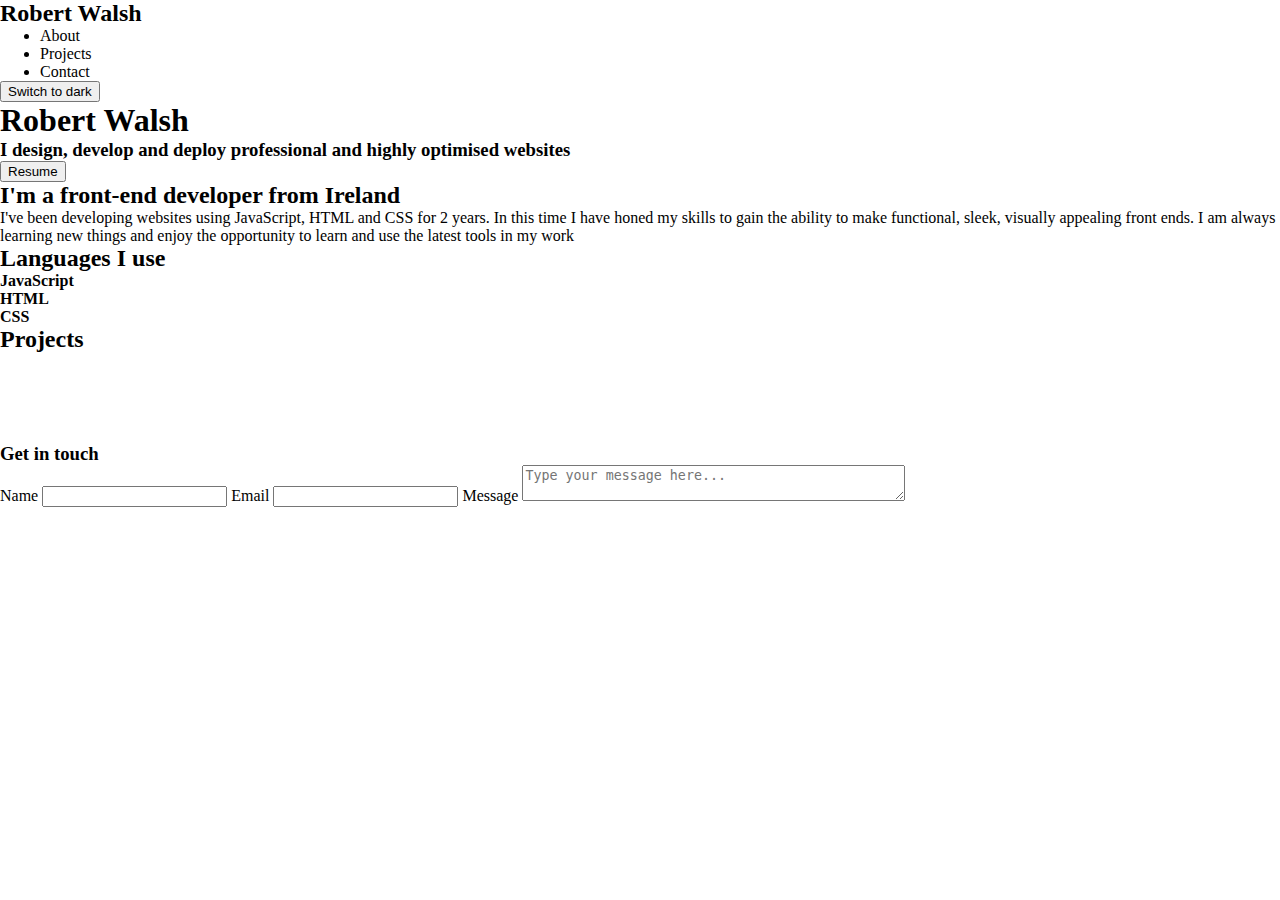
==== index.html @ 45d0aa76 "Structure home page" ====
<!DOCTYPE html>
<html>
    <head>
        <title>Robert Walsh Web Developer</title>
        <link href="styles.css" rel="stylesheet" type="text/css">
        <link href="icon.ico" rel="icon" type="image/x-icon" >
    </head>
    <body>
        <header>
            <h2>Robert Walsh</h2>
            <nav>
                <ul>
                    <li>About</li>
                    <li>Projects</li>
                    <li>Contact</li>
                </ul>
            </nav>
            <button id="light-dark-switch">Switch to dark</button>
        </header>
        <div class="banner">
            <h1>Robert Walsh</h1>
            <h3>I design, develop and deploy professional and highly optimised websites</h3>
            <button>Resume</button>
        </div>
        <div class="about">
            <div class="about-info">
                <h2>I'm a front-end developer from Ireland</h2>
                <p>I've been developing websites using JavaScript, HTML and CSS for 2 years. In this time I have honed my skills to gain the ability to make functional, sleek, visually appealing front ends. I am always learning new things and enjoy the opportunity to learn and use the latest tools in my work</p>
            </div>
            <div class="languages">
                <h2>Languages I use</h2>
                <div class="languages-container">
                    <h4>JavaScript</h4>
                    <h4>HTML</h4>
                    <h4>CSS</h4>
                </div>
            </div>
        </div>
        
        <div class="projects">
            <h2>Projects</h2>
            <div class="projects-container">
                <div class="project">
                    <img>
                    <p></p>
                </div>
                <div class="project">
                    <img>
                    <p></p>
                </div>
                <div class="project">
                    <img>
                    <p></p>
                </div>
                <div class="project">
                    <img>
                    <p></p>
                </div>
                <div class="project">
                    <img>
                    <p></p>
                </div>
            </div>
        </div>
        <footer>
            <div class="contact-me">
                <h3>Get in touch</h3>
                <form>
                    <label for="name">Name</label>
                    <input type="text" id="name" name="name">

                    <label for="email">Email</label>
                    <input type="email" id="email" name="email">

                    <label for="message">Message</label>
                    <textarea id="message" name="message" placeholder="Type your message here..." row="4" cols="45"></textarea>
                </form>
            </div>
            <div class="footer-links">

            </div>
        </footer>
    </body>
</html>
---- styles.css ----
* {
    margin: 0;
    box-sizing: border-box;
}
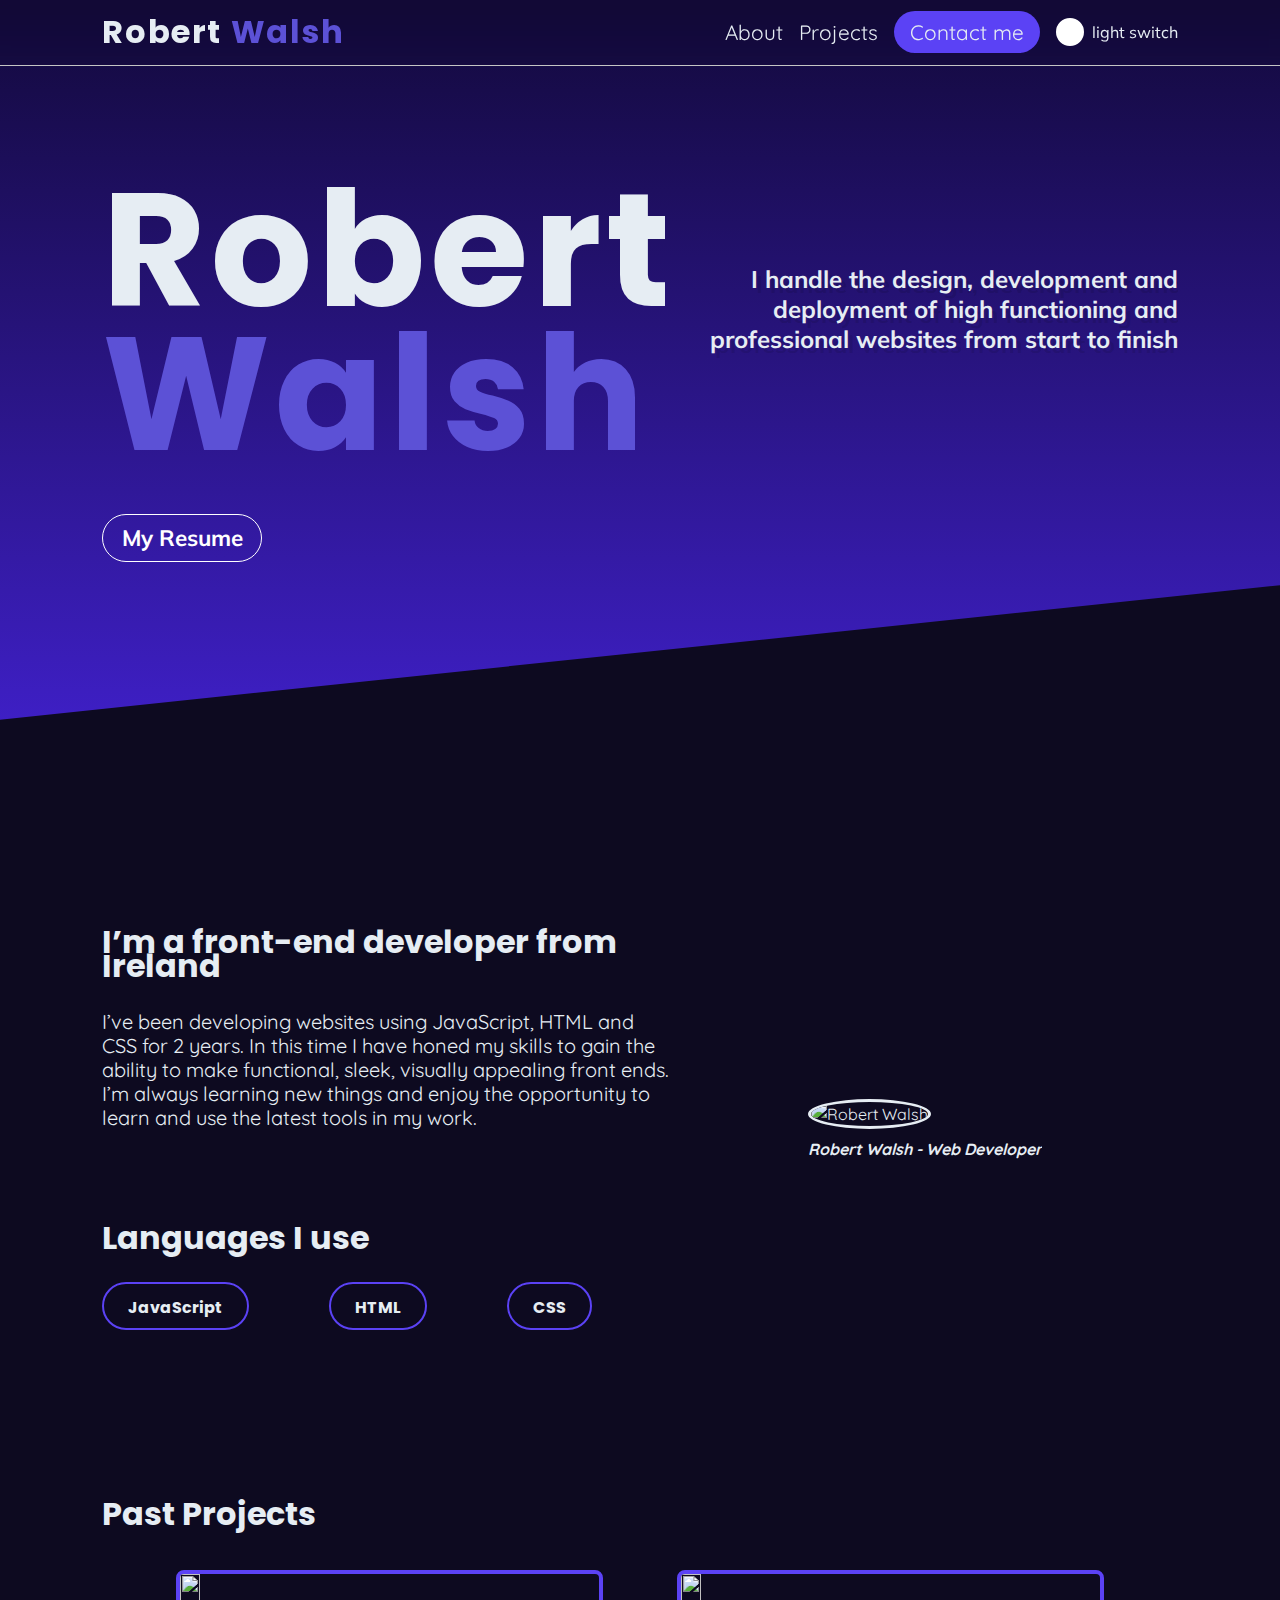
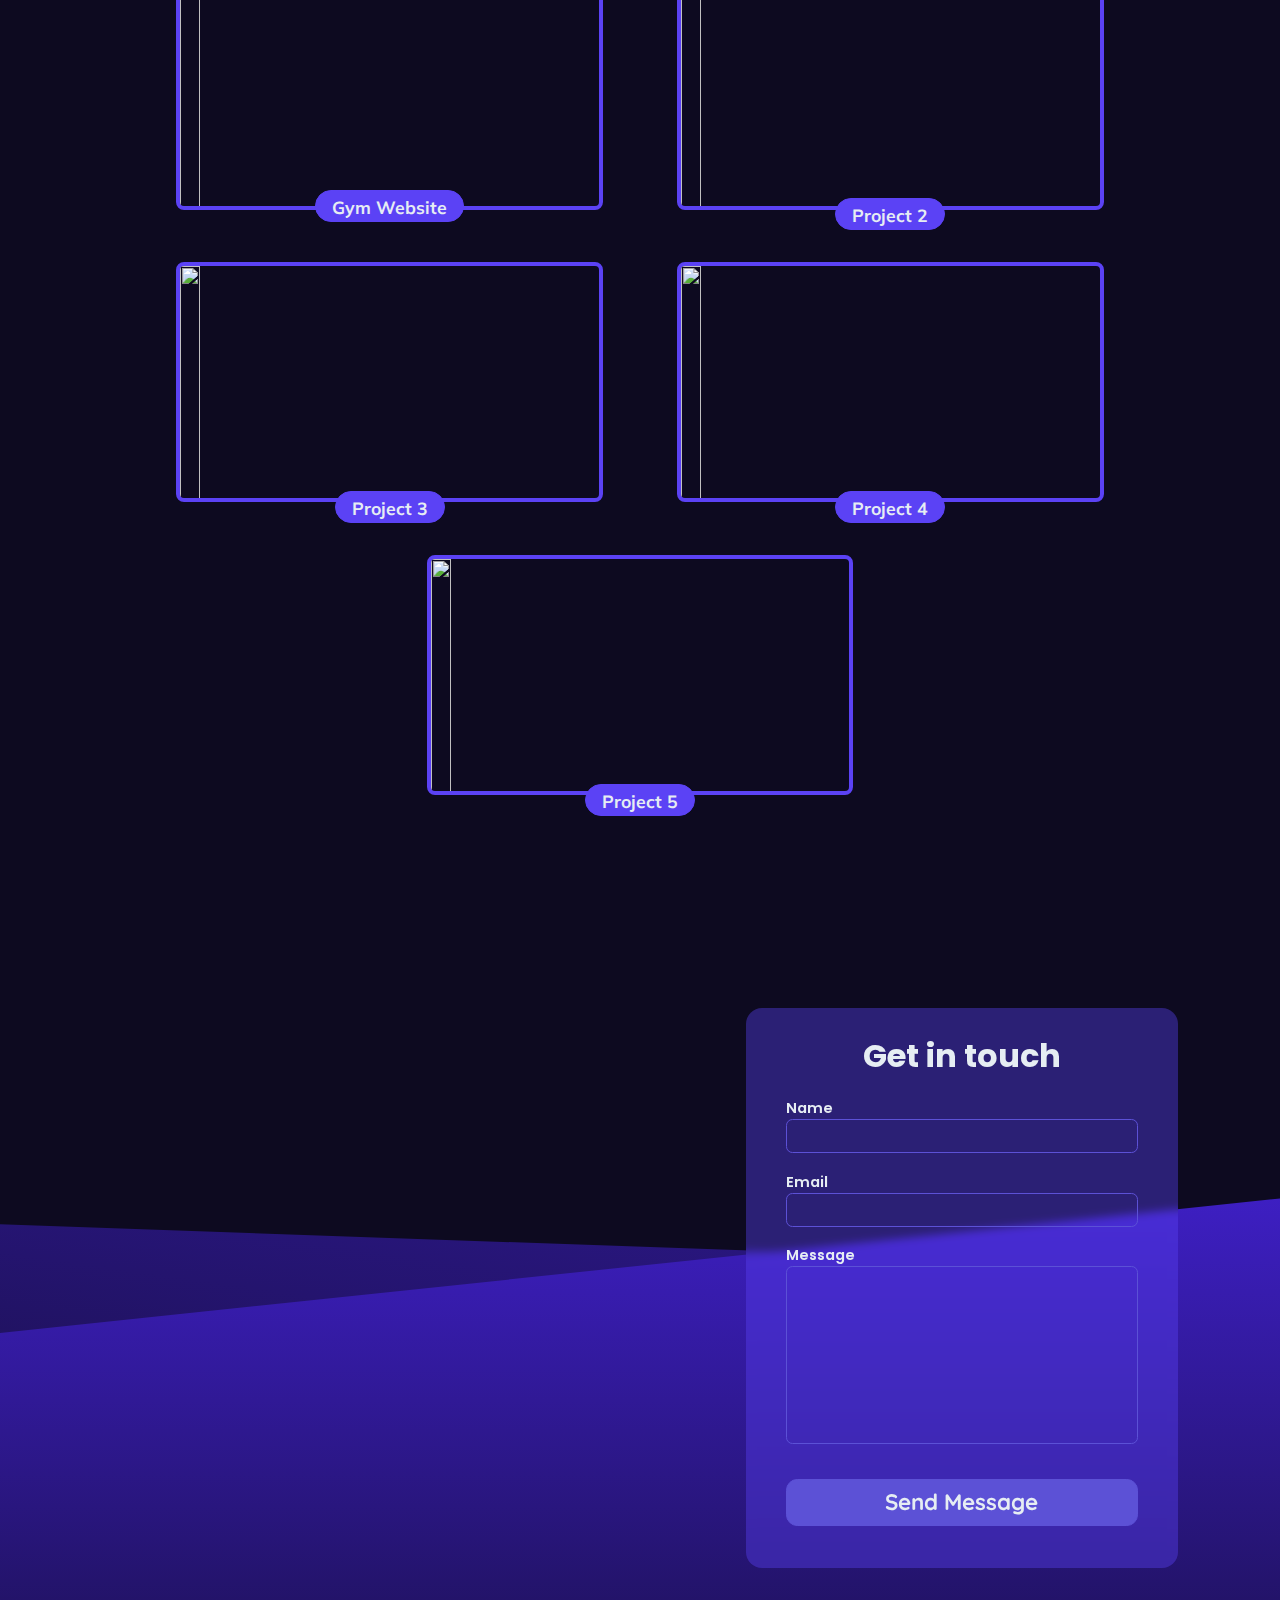
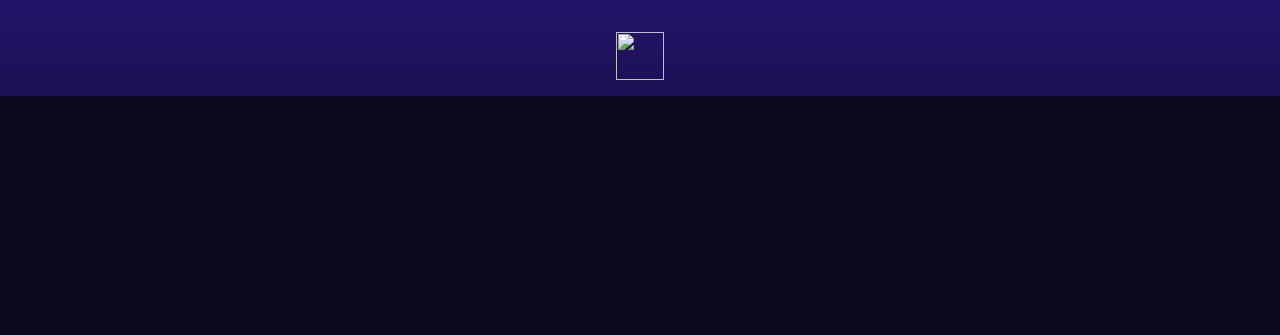
==== commit dffb5ef5: "add smooth anchor links + fix background issues" ====
--- a/index.html
+++ b/index.html
@@ -2,83 +2,148 @@
 <html>
     <head>
         <title>Robert Walsh Web Developer</title>
-        <link href="styles.css" rel="stylesheet" type="text/css">
+        <meta name="viewport" content="width=device-width, initial-scale=0">
+        <link href="resources/styles/styles.css" rel="stylesheet" type="text/css">
         <link href="icon.ico" rel="icon" type="image/x-icon" >
+        <link rel="preconnect" href="https://fonts.googleapis.com">
+        <link rel="preconnect" href="https://fonts.gstatic.com" crossorigin>
+        <link href="https://fonts.googleapis.com/css2?family=Mulish:ital,wght@0,200..1000;1,200..1000&family=Poppins:ital,wght@0,100;0,200;0,300;0,400;0,500;0,600;0,700;0,800;0,900;1,100;1,200;1,300;1,400;1,500;1,600;1,700;1,800;1,900&family=Quicksand:wght@300..700&display=swap" rel="stylesheet">
     </head>
-    <body>
-        <header>
-            <h2>Robert Walsh</h2>
+    <body>   
+        <header id="main-header">
+            <h2><a href="index.html">Robert <span class="lname-decoration">Walsh</span></a></h2>
             <nav>
                 <ul>
-                    <li>About</li>
-                    <li>Projects</li>
-                    <li>Contact</li>
+                    <li><a href="#about" id="about-link">About</a></li>
+                    <li><a href="#projects">Projects</a></li>
+                    <li><a href="#contact-me" id="contact-me-link">Contact me</a></li>
+                    <li id="theme-switch"><button id="light-theme" onclick="lightTheme"></button><p id="theme-text">light switch</p></li>
                 </ul>
             </nav>
-            <button id="light-dark-switch">Switch to dark</button>
         </header>
-        <div class="banner">
-            <h1>Robert Walsh</h1>
-            <h3>I design, develop and deploy professional and highly optimised websites</h3>
-            <button>Resume</button>
-        </div>
-        <div class="about">
-            <div class="about-info">
-                <h2>I'm a front-end developer from Ireland</h2>
-                <p>I've been developing websites using JavaScript, HTML and CSS for 2 years. In this time I have honed my skills to gain the ability to make functional, sleek, visually appealing front ends. I am always learning new things and enjoy the opportunity to learn and use the latest tools in my work</p>
+        <div class="banner-background"></div>
+        <main>
+            <div class="banner">
+                <h1>Robert<br><span class="lname-decoration">Walsh</span></h1>
+                <p>I handle the design, development and deployment of high functioning and professional websites from start to finish</p>
+                <button>My Resume</button>
             </div>
-            <div class="languages">
-                <h2>Languages I use</h2>
-                <div class="languages-container">
-                    <h4>JavaScript</h4>
-                    <h4>HTML</h4>
-                    <h4>CSS</h4>
+            <div class="about" id="about">
+                <div class="about-info">
+                    <h2>I’m a front-end developer from Ireland</h2>
+                    <p>I’ve been developing websites using JavaScript, HTML and CSS for 2 years. In this time I have honed my skills to gain the ability to make functional, sleek, visually appealing front ends. I’m always learning new things and enjoy the opportunity to learn and use the latest tools in my work.</p>
+                </div>
+                <div class="portrait-container">
+                    <figure class="portrait-shape">
+                        <img src="resources/images/portrait.jpg" alt="Robert Walsh" id="portrait">
+                        <figcaption id="portrait-caption">Robert Walsh - Web Developer</figcaption>
+                    </figure>
+                </div>
+                <div class="languages">
+                    <h2>Languages I use</h2>
+                    <div class="languages-container" id="languages-container">
+                        <h4>JavaScript</h4>
+                        <h4>HTML</h4>
+                        <h4>CSS</h4>
+                    </div>
                 </div>
             </div>
-        </div>
-        
-        <div class="projects">
-            <h2>Projects</h2>
-            <div class="projects-container">
-                <div class="project">
-                    <img>
-                    <p></p>
-                </div>
-                <div class="project">
-                    <img>
-                    <p></p>
-                </div>
-                <div class="project">
-                    <img>
-                    <p></p>
-                </div>
-                <div class="project">
-                    <img>
-                    <p></p>
-                </div>
-                <div class="project">
-                    <img>
-                    <p></p>
+            
+            <div class="projects" id="projects">
+                <h2>Past Projects</h2>
+                <div class="projects-container" id="projects-container">
+                    <div class="project">
+                        <div class="project-info">
+                            <h3>Gym Project</h3>
+                            <p>Multipage website for a mock gym in Cork Docklands</p>
+                            <button type="button">Website</button>
+                        </div>
+                        <img class="project-image" src="resources/images/CorkDocklandsGym.png">
+                        <p>Gym Website</p>
+                    </div>
+                    <div class="project">
+                        <div class="project-info">
+                            <h3>Gym Project</h3>
+                            <p>Multipage website for a mock gym in Cork Docklands</p>
+                            <button type="button">Website</button>
+                        </div>
+                        <figure>
+                            <img class="project-image" src="#">
+                        </figure>
+                        <p>Project 2</p>
+                    </div>
+                    <div class="project">
+                        <div class="project-info">
+                            <h3>Gym Project</h3>
+                            <p>Multipage website for a mock gym in Cork Docklands</p>
+                            <button type="button">Website</button>
+                        </div>
+                        <figure>
+                            <img class="project-image" src="#">
+                        </figure>
+                        <p>Project 3</p>
+                    </div>
+                    <div class="project">
+                        <div class="project-info">
+                            <h3>Gym Project</h3>
+                            <p>Multipage website for a mock gym in Cork Docklands</p>
+                            <button type="button">Website</button>
+                        </div>
+                        <figure>
+                            <img class="project-image" src="#">
+                        </figure>
+                        <p>Project 4</p>
+                    </div>
+                    <div class="project">
+                        <div class="project-info">
+                            <h3>Gym Project</h3>
+                            <p>Multipage website for a mock gym in Cork Docklands</p>
+                            <button type="button">Website</button>
+                        </div>
+                        <figure>
+                            <img class="project-image" src="#">
+                        </figure>
+                        <p>Project 5</p>
+                    </div>
                 </div>
             </div>
-        </div>
+        </main>    
+        <!-- <div class="footer-background-1"></div>
+        <div class="footer-background-2"></div> -->
         <footer>
-            <div class="contact-me">
-                <h3>Get in touch</h3>
+            <div class="footer-background-1"></div>
+            <div class="footer-background-2"></div>
+            <div class="contact-me" id="contact-me">
+                <h2>Get in touch</h2>
                 <form>
-                    <label for="name">Name</label>
-                    <input type="text" id="name" name="name">
-
-                    <label for="email">Email</label>
-                    <input type="email" id="email" name="email">
-
-                    <label for="message">Message</label>
-                    <textarea id="message" name="message" placeholder="Type your message here..." row="4" cols="45"></textarea>
+                    <div class="form-item">
+                        <label for="name">Name</label>
+                        <input type="text" id="name" name="name">
+                    </div>
+                    <div class="form-item">
+                        <label for="email">Email</label>
+                        <input type="email" id="email" name="email">
+                    </div>
+                    <div class="form-item">
+                        <label for="message">Message</label>
+                        <textarea id="message" name="message" row="4" cols="45"></textarea>
+                    </div>
+                    <div class="form-item">
+                        <input type="submit" value="Send Message" id="send-button">
+                    </div>
                 </form>
             </div>
             <div class="footer-links">
-
+                <a href="https://github.com/robertwalshcode">
+                    <figure class="icon">
+                        <img src="resources/images/github-white.ico">
+                    </figure>
+                </a>
             </div>
         </footer>
+        <script src="resources/scripts/script.js"></script>
+        <script>
+
+        </script>
     </body>
 </html>--- a/resources/styles/styles.css
+++ b/resources/styles/styles.css
@@ -0,0 +1,559 @@
+/* Universal */
+
+* {
+    margin: 0;
+    box-sizing: border-box;
+    overflow-x: clip;
+}
+
+html {
+    font-size: 16px;
+    scroll-behavior: smooth;
+    scroll-padding-top: 7rem;
+}
+
+body {
+    background-color: #0D0A20;
+    color: #E6EDF3;
+    font-family: Mulish, sans-serif;
+    position: relative;
+    overflow-y: clip;
+}
+
+h1,
+h2,
+h3,
+h4,
+h5,
+h6 {
+    font-family: Poppins, Mulish, sans-serif;
+}
+
+h1 {
+    font-size: 10rem;
+}
+
+h2 {
+    font-size: 2rem;
+}
+
+h3 {
+    font-size: 1.5rem;
+}
+
+p {
+    font-size: 1.25rem;
+}
+
+a {
+    text-decoration: none;
+    color: #E6EDF3;
+    display: inline-block;
+}
+
+input, textarea {
+    all: unset;
+}
+
+button {
+    cursor: pointer;
+}
+
+.lname-decoration {
+    color: #5C51D6;
+}
+
+/* Header */
+
+header {
+    display: flex;
+    position: fixed;
+    top: 0;
+    height: 4.1rem;
+    border-bottom: solid 1px rgb(197, 197, 197);
+    width: 100%;
+    align-items: center;
+    justify-content: space-between;
+    background-color: rgba(13, 13, 13, 0.1);
+    backdrop-filter: blur(4px);
+    z-index: 100;
+}
+
+header h2 {
+    margin-left: 8%;
+    letter-spacing: 0.1rem;
+}
+
+header nav {
+    height: 70%;
+    display: flex;
+    margin-right: 8%;
+}
+
+header nav ul {
+    display: flex;
+    justify-content: space-between;
+    margin-top: auto;
+    margin: auto 0;
+}
+
+header nav li {
+    margin: auto 0rem;
+    height: 100%;
+}
+
+header nav a {
+    width: 100%;
+    height: 100%;
+    font-family: Quicksand, sans-serif;
+    font-size: 1.3rem;
+    color: #E6EDF3;
+    text-decoration: none;
+    margin: auto 0;
+    display: inline-block;
+    padding: 0.5rem 1rem;
+    transition: color 0.2s ease-in;
+}
+
+header nav a:hover {
+    color: rgb(106, 84, 255);
+}
+
+#about-link {
+    padding-right: 0px;
+}
+
+#contact-me-link {
+    border-radius: 21px;
+    background-color: #5B42F5;
+    transition: all 0.2s ease-in;
+    column-gap: 20px
+}
+
+#contact-me-link:hover {
+    background-color: #E6EDF3;
+    color: #5B42F5;
+}
+
+header button {
+    margin-right: 0;
+    margin-left: 1rem;
+    border-radius: 50%;
+    height: 1.75rem;
+    width: 1.75rem;
+    background-color: #FFFFFF;
+    border: 2px solid white;
+}
+
+#theme-switch {
+    display: flex;
+    justify-content: center;
+    align-items: center;
+}
+
+#theme-text {
+    color: #E6EDF3;
+    font-size: 1rem;
+    margin-left: 0.5rem;
+}
+
+
+
+/* Banner Background */
+
+.banner-background {
+    height: 54rem;
+    background: linear-gradient(186deg, #000000, #3e1fc5); 
+    rotate: 354deg;
+    width: 130%;
+    position: absolute;
+    top:-14rem;
+    left: -6rem;
+    z-index: -1;
+}
+
+/* Main Content */
+
+main {
+    margin-top: 4.1rem;
+    margin: 0 auto;
+    overflow-y: hidden;
+}
+
+.banner {
+    height: 49rem;
+    display: grid;
+    grid-template: 25rem 14rem / 1fr 1fr;
+    margin: 4.1rem auto 0;
+    align-items: end;
+    max-width: 101.25rem;
+    color: #E6EDF3;
+}
+
+.banner h1 {
+    margin: 0;
+    font-size: 10rem;
+    font-weight: bold;
+    line-height: 9rem;
+    letter-spacing: 0.3rem;
+}
+
+.banner p {
+    margin-bottom: 7rem;
+    margin-left: 1.5rem;
+    text-align: right;
+    font-weight: 800;
+    font-size: 1.5rem;
+    font-weight: 700;
+    text-shadow: rgba(0, 0, 0, 0.1) 5px 5px 0px;
+    
+}
+
+.banner button {
+    width: 10rem;
+    height: 3rem;
+    border-radius: 2rem;
+    font-family: Mulish, sans-serif;
+    font-size: 1.4rem;
+    font-weight: 700;
+    color: #FFFFFF;
+    padding: 0 1rem;
+    background-color: rgba(0, 0, 0, 0);
+    border: solid 1.5px #FFFFFF;
+    transition-property: background-color border-color;
+    transition-duration: 0.3s;
+    align-self: start;
+    margin-top: 3rem;
+}
+
+.banner button:hover {
+    background-color: rgba(91, 66, 245, 0.93);
+    border: solid 1.5px rgba(91, 66, 245, 0.93);
+}
+
+.banner button:active {
+    background-color: rgba(75, 55, 206, 0.93);
+    border: solid 1.5px rgba(75, 55, 206, 0.93);
+    box-shadow: rgba(0, 0, 0, 0.3) 3px 3px;
+}
+
+/* About Section */
+
+.about {
+    max-width: 101.25rem;
+    margin:  5rem auto 0;
+    display: grid;
+    grid-template: 1fr 1fr / 1fr 1fr;
+    /* letter-spacing: 0.1rem; */
+    line-height: 1.5rem;
+    font-family: Quicksand, Helvetica, sans-serif;
+}
+
+.about-info h2 {
+    font-family: Poppins, Aerial, sans-serif;    
+}
+
+.about-info p {
+    margin-top: 2rem;
+    font-size: 1.25rem;
+    width: 100%;
+}
+
+.portrait-container {
+    display: block;
+    align-self: center;
+    justify-self: center;
+    grid-area: 1 / 2 / 3 / 3;
+
+}
+
+.portrait-shape {
+    height: 100%
+}
+
+.portrait-shape img {
+    /* height:15.25rem; */
+    height: 18rem;
+    border-radius: 50%;
+    border: 3px #E6EDF3 solid;
+}
+
+#portrait-caption {
+    text-align: center;
+    font-style: italic;
+    font-weight: 700;
+    margin-top: 0.5rem;
+}
+
+.languages {
+    margin-top: 6rem;
+    grid-column: 1 / 2;
+}
+
+.languages-container {
+    margin-top: 2rem;
+    display: flex;
+    width: 100%;
+    justify-content: flex-start;
+    color: #E6EDF3;
+}
+
+.languages-container h4 {
+    text-align: center;
+    margin: auto 5rem auto 0;
+    height: 3rem;
+    line-height: 3rem;
+    background-color: rgba (0, 0, 0, 0);
+    border: 2px solid #5B42F5;
+    border-radius: 1.5rem;
+    padding: 0 1.5rem;
+    transition: all 0.2s ease-in;
+}
+
+.languages-container h4:hover {
+    background-color: #E6EDF3;
+    color: #5B42F5;
+}
+
+/* Projects */
+
+.projects {
+    margin: 10rem auto 0;
+    max-width: 101.25rem;
+}
+
+.projects-container {
+    margin-top: 2rem;
+    display:flex;
+    width: 100%;
+    justify-content: space-evenly;
+    flex-wrap: wrap;
+    color: #E6EDF3;
+}
+
+.project {
+    display: flex;
+    flex-direction: column;
+    align-items: center;
+    margin-bottom: 2rem;
+}
+
+.project-info {
+    display: none;
+    /* display: flex; */
+    flex-direction: column;
+    background-color: #5B42F5;
+    text-align: center;
+}
+
+.project-info button {
+    padding: 0rem 1.2rem;
+    height: 1.8rem;
+    color:#FFFFFF;
+    font-family: Poppins, aerial, sans-serif;
+    font-weight: bold;
+    font-size: 1rem;
+    border: 2px white solid;
+    border-radius: 1rem;
+    margin: 0 auto;
+    background-color: rgba(0, 0, 0, 0);
+    transition: color 0.2s ease-in, background-color 0.2s ease-in;
+}
+
+.project-info button:hover {
+    background-color: white;
+    color: #5B42F5;
+}
+
+
+/* .project-info:hover {
+    visibility: visible;
+} */
+
+.project img {
+    aspect-ratio: 16 / 9;
+    height: 15rem;
+    border: #5B42F5 solid 4px;
+    border-radius: 0.5rem;
+}
+
+.project-figure img:hover {
+    visibility: collapse;
+    background-color: #5B42F5;
+}
+
+/* .project-figure:hover {
+
+} */
+
+.project p {
+    display: inline-block;
+    height: 2rem;
+    line-height: 2rem;
+    font-size: 1.1rem;
+    font-weight: 700;
+    text-align: center;
+    margin-top: -1.2rem;
+    padding: 0 1rem;
+    border: #5B42F5 solid 1px;
+    border-radius: 1rem;
+    background-color: #5B42F5;
+    z-index: 1;
+}
+
+/* Footer */
+
+footer {
+    margin: 10rem auto 0;
+    max-width: 101.25rem;
+}
+
+.contact-me {
+    background-color: rgba(91, 66, 245, 0.4);
+    backdrop-filter: blur(4px);
+    border-radius: 1rem;
+    padding: 1.5rem 2.5rem;
+    width: 27rem;
+    float: right;
+    clear: both;
+    text-align: center;
+    margin-bottom: 2rem;
+    color: #E6EDF3;
+}
+
+.contact-me form {
+    display: flex;
+    flex-direction: column;
+    text-align: left;
+    height: 29rem;
+    justify-content: space-evenly;
+}
+
+.contact-me .form-item {
+    display: flex;
+    flex-direction: column;
+    width: 100%;
+}
+
+.contact-me label {
+    font-weight: 600;
+    font-family: Poppins, Arial, sans-serif;
+    font-size: 0.9rem;
+}
+
+.contact-me input {
+    height: 1rem;
+    border-radius: 0.4rem;
+    border: #5C51D6 solid 1.4px;
+    background-color: rgba(0, 0, 0, 0);
+    color: #E6EDF3;
+    padding: 0.5rem 0.7rem
+}
+
+.contact-me input:focus {
+    border: #5C51D6 solid 1.4px;
+}
+
+.contact-me textarea {
+    height: 10rem;
+    border-radius: 0.4rem;
+    border: #5C51D6 solid 1.4px;
+    background-color: rgba(0, 0, 0, 0);
+    padding: 0.5rem 0.7rem
+}
+
+.contact-me #send-button {
+    margin-top: 1rem;
+    background-color: #5C51D6;
+    height: 1.8rem;
+    font-family: Quicksand, Arial, sans-serif;
+    font-size: 1.4rem;
+    font-weight: 700;
+    text-align: center;
+    cursor: pointer;
+    border-radius: 0.7rem;
+}
+
+.contact-me #send-button:hover {
+    background-color: rgba(91, 66, 245, 0.93);
+    border: solid 1.5px rgba(91, 66, 245, 0.93);
+}
+
+.contact-me #send-button:active {
+    background-color: rgba(75, 55, 206, 0.93);
+    border: solid 1.5px rgba(75, 55, 206, 0.93);
+    box-shadow: rgba(0, 0, 0, 0.3) 3px 3px;
+}
+
+footer .made-by{
+    position: absolute;
+    bottom: 0;
+    padding-bottom: 1rem;
+    display: inline-block;
+}
+
+.footer-links {
+    display: inline-block;
+    width: 100%;
+    margin: 0 auto 1rem;
+}
+
+.footer-links a {
+    display: block;
+    margin:  2rem auto 0;
+    height: 3rem;
+    width: 3rem;
+}
+
+.footer-links img {
+    display: block;
+    margin: 0 auto;
+    height: 3rem;
+    width: 3rem;
+    position: static;
+}
+
+footer .icon {
+    display: inline-block;
+    margin: auto;
+    overflow-y: hidden;
+}
+
+.footer-background-1 {
+    height: 37rem;
+    rotate: 354deg;
+    background: linear-gradient(186deg, #3e1fc5, #0D0A20);
+    width: 120%;
+    position: absolute;
+    bottom: -10rem;
+    left: -6rem;
+    z-index: -1;
+}
+
+.footer-background-2 {
+    height: 38rem;
+    rotate: 2deg;
+    background: linear-gradient(186deg, #2b1786, #0D0A20);
+    width: 120%;
+    position: absolute;
+    bottom: -10rem;
+    left: -6rem;
+    z-index: -2;
+}
+
+@media only screen and (max-width: 2000px) {
+    main {
+        margin-left: 8%;
+        margin-right: 8%;
+    }
+    
+    footer {
+        margin-left: 8%;
+        margin-right: 8%;
+    }
+
+    .footer-box {
+        margin-left: 8%;
+        margin-right: 8%;
+    }
+}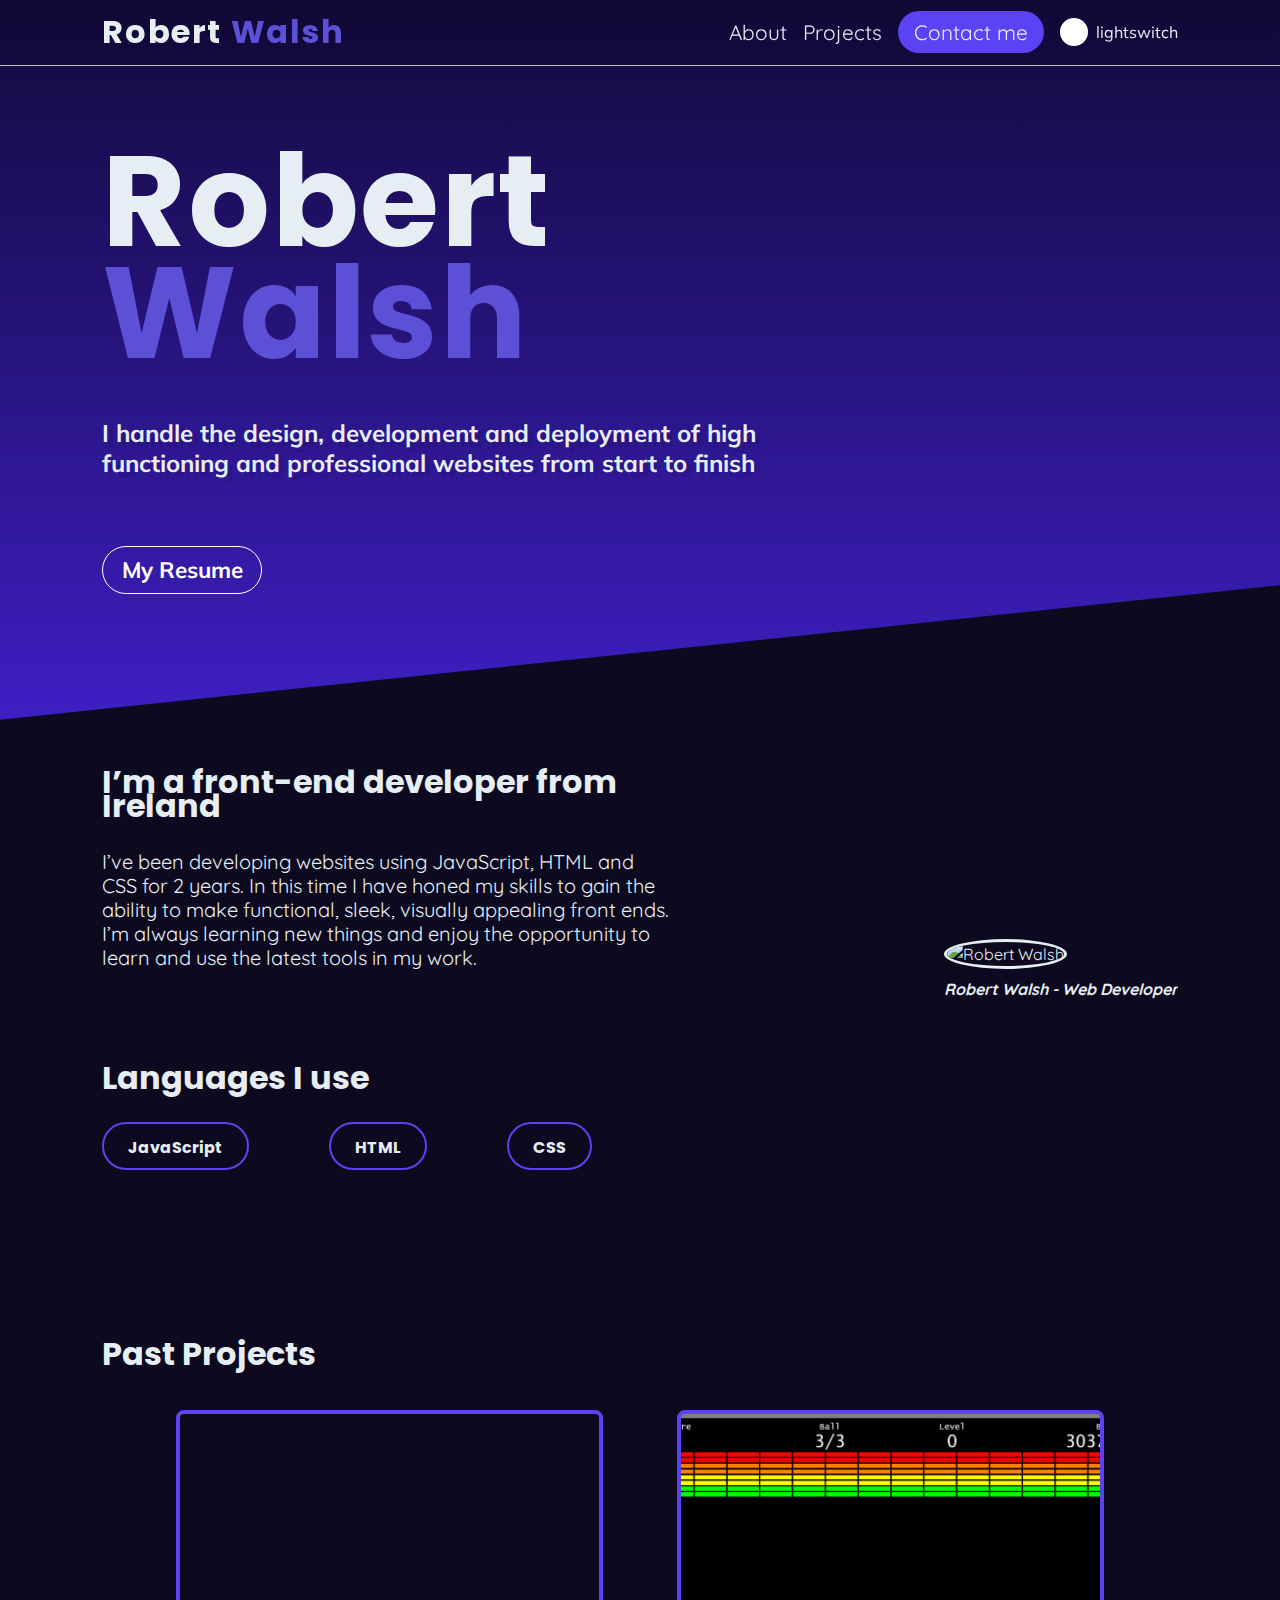
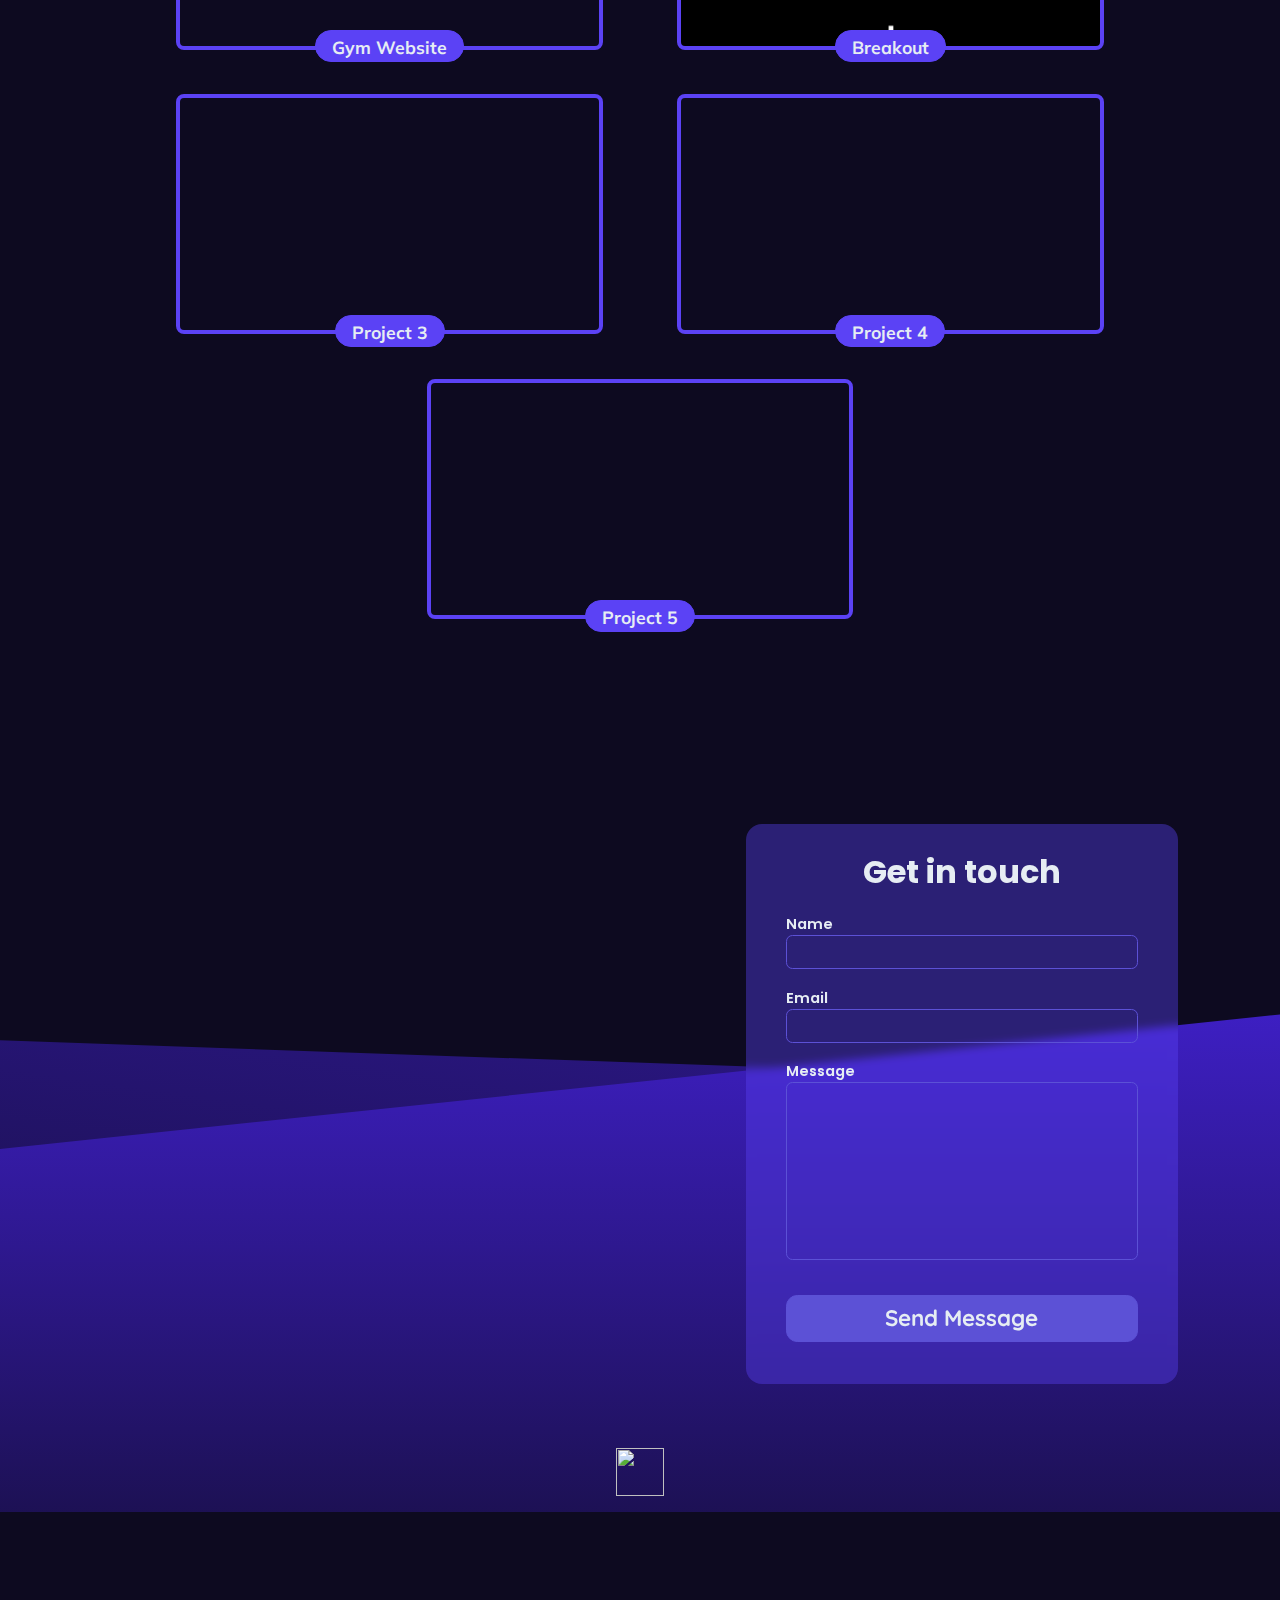
==== commit 21a638db: "add project + clean up code" ====
--- a/index.html
+++ b/index.html
@@ -16,8 +16,8 @@
                 <ul>
                     <li><a href="#about" id="about-link">About</a></li>
                     <li><a href="#projects">Projects</a></li>
-                    <li><a href="#contact-me" id="contact-me-link">Contact me</a></li>
-                    <li id="theme-switch"><button id="light-theme" onclick="lightTheme"></button><p id="theme-text">light switch</p></li>
+                    <li><a href="#contact-me" id="contact-me-link">Contact <span class="responsive-delete">me</span></a></li>
+                    <li id="theme-switch"><button id="light-theme" onclick="lightTheme"></button><p id="theme-text"><span class="responsive-delete-2">light</span><span class="responsive-delete">switch</span></p></li>
                 </ul>
             </nav>
         </header>
@@ -48,68 +48,63 @@
                     </div>
                 </div>
             </div>
-            
             <div class="projects" id="projects">
                 <h2>Past Projects</h2>
                 <div class="projects-container" id="projects-container">
                     <div class="project">
-                        <div class="project-info">
-                            <h3>Gym Project</h3>
-                            <p>Multipage website for a mock gym in Cork Docklands</p>
-                            <button type="button">Website</button>
+                        <div class="project1-background" id="project1-background">
+                            <div class="project-content">
+                                <h3>Gym Project</h3>
+                                <p>Multipage website for a mock gym in Cork Docklands</p>
+                                <button type="button">Go to</button>
+                            </div>
                         </div>
-                        <img class="project-image" src="resources/images/CorkDocklandsGym.png">
-                        <p>Gym Website</p>
+                        <p class="project-title">Gym Website</p>
                     </div>
                     <div class="project">
-                        <div class="project-info">
-                            <h3>Gym Project</h3>
-                            <p>Multipage website for a mock gym in Cork Docklands</p>
-                            <button type="button">Website</button>
+                        <div class="project2-background" id="project2-background">
+                            <div class="project-content">
+                                <h3>Breakout</h3>
+                                <p>A classic game remade in JavaScript with a few twists!</p>
+                                <button type="button">Go to</button>
+                            </div>
                         </div>
-                        <figure>
-                            <img class="project-image" src="#">
-                        </figure>
-                        <p>Project 2</p>
+                        <p class="project-title">Breakout</p>
                     </div>
                     <div class="project">
-                        <div class="project-info">
-                            <h3>Gym Project</h3>
-                            <p>Multipage website for a mock gym in Cork Docklands</p>
-                            <button type="button">Website</button>
+                        <div class="project3-background" id="project3-background">
+                            <div class="project-content">
+                                <h3>Project 3</h3>
+                                <p>Informative description text about Project type</p>
+                                <button type="button">Go to</button>
+                            </div>
                         </div>
-                        <figure>
-                            <img class="project-image" src="#">
-                        </figure>
-                        <p>Project 3</p>
+                        <p class="project-title">Project 3</p>
                     </div>
                     <div class="project">
-                        <div class="project-info">
-                            <h3>Gym Project</h3>
-                            <p>Multipage website for a mock gym in Cork Docklands</p>
-                            <button type="button">Website</button>
+                        <div class="project4-background" id="project4-background">
+                            <div class="project-content">
+                                <h3>Project 4</h3>
+                                <p>Informative description text about Project type</p>
+                                <button type="button">Go to</button>
+                            </div>
                         </div>
-                        <figure>
-                            <img class="project-image" src="#">
-                        </figure>
-                        <p>Project 4</p>
+                        
+                        <p class="project-title">Project 4</p>
                     </div>
                     <div class="project">
-                        <div class="project-info">
-                            <h3>Gym Project</h3>
-                            <p>Multipage website for a mock gym in Cork Docklands</p>
-                            <button type="button">Website</button>
+                        <div class="project5-background" id="project5-background">
+                            <div class="project-content">
+                                <h3>Project 5</h3>
+                                <p>Informative description text about Project type</p>
+                                <button type="button">Go to</button>
+                            </div>
                         </div>
-                        <figure>
-                            <img class="project-image" src="#">
-                        </figure>
-                        <p>Project 5</p>
+                        <p class="project-title">Project 5</p>
                     </div>
                 </div>
             </div>
         </main>    
-        <!-- <div class="footer-background-1"></div>
-        <div class="footer-background-2"></div> -->
         <footer>
             <div class="footer-background-1"></div>
             <div class="footer-background-2"></div>
@@ -142,8 +137,5 @@
             </div>
         </footer>
         <script src="resources/scripts/script.js"></script>
-        <script>
-
-        </script>
     </body>
 </html>--- a/resources/styles/styles.css
+++ b/resources/styles/styles.css
@@ -244,7 +244,6 @@
     margin:  5rem auto 0;
     display: grid;
     grid-template: 1fr 1fr / 1fr 1fr;
-    /* letter-spacing: 0.1rem; */
     line-height: 1.5rem;
     font-family: Quicksand, Helvetica, sans-serif;
 }
@@ -272,7 +271,6 @@
 }
 
 .portrait-shape img {
-    /* height:15.25rem; */
     height: 18rem;
     border-radius: 50%;
     border: 3px #E6EDF3 solid;
@@ -338,55 +336,7 @@
     margin-bottom: 2rem;
 }
 
-.project-info {
-    display: none;
-    /* display: flex; */
-    flex-direction: column;
-    background-color: #5B42F5;
-    text-align: center;
-}
-
-.project-info button {
-    padding: 0rem 1.2rem;
-    height: 1.8rem;
-    color:#FFFFFF;
-    font-family: Poppins, aerial, sans-serif;
-    font-weight: bold;
-    font-size: 1rem;
-    border: 2px white solid;
-    border-radius: 1rem;
-    margin: 0 auto;
-    background-color: rgba(0, 0, 0, 0);
-    transition: color 0.2s ease-in, background-color 0.2s ease-in;
-}
-
-.project-info button:hover {
-    background-color: white;
-    color: #5B42F5;
-}
-
-
-/* .project-info:hover {
-    visibility: visible;
-} */
-
-.project img {
-    aspect-ratio: 16 / 9;
-    height: 15rem;
-    border: #5B42F5 solid 4px;
-    border-radius: 0.5rem;
-}
-
-.project-figure img:hover {
-    visibility: collapse;
-    background-color: #5B42F5;
-}
-
-/* .project-figure:hover {
-
-} */
-
-.project p {
+.project-title {
     display: inline-block;
     height: 2rem;
     line-height: 2rem;
@@ -401,6 +351,92 @@
     z-index: 1;
 }
 
+.project1-background {
+    background-image: url("../images/CorkDocklandsGym.png");
+    background-size: cover;
+    background-position: center;
+    aspect-ratio: 16 / 9;
+    height: 15rem;
+    border: #5B42F5 solid 4px;
+    border-radius: 0.5rem;
+}
+
+.project2-background {
+    background-image: url('../images/breakout.png');
+    background-size: cover;
+    background-position: center;
+    aspect-ratio: 16 / 9;
+    height: 15rem;
+    border: #5B42F5 solid 4px;
+    border-radius: 0.5rem;
+}
+
+.project3-background {
+    background-image: url('resources/images/CorkDocklandsGym.png');
+    background-size: cover;
+    background-position: center;
+    aspect-ratio: 16 / 9;
+    height: 15rem;
+    border: #5B42F5 solid 4px;
+    border-radius: 0.5rem;
+}
+
+.project4-background {
+    background-image: url('resources/images/CorkDocklandsGym.png');
+    background-size: cover;
+    background-position: center;
+    aspect-ratio: 16 / 9;
+    height: 15rem;
+    border: #5B42F5 solid 4px;
+    border-radius: 0.5rem;
+}
+
+.project5-background {
+    background-image: url('resources/images/CorkDocklandsGym.png');
+    background-size: cover;
+    background-position: center;
+    aspect-ratio: 16 / 9;
+    height: 15rem;
+    border: #5B42F5 solid 4px;
+    border-radius: 0.5rem;
+}
+
+.project-content {
+    visibility: hidden;
+    display: flex;
+    flex-direction: column;
+    justify-content: space-evenly;
+    background-color: #5B42F5;
+    text-align: center;
+    height: 100%;
+    padding-bottom: 1.5rem;
+}
+
+.project-content p {
+    font-family: quicksand;;
+    font-weight: 100;
+    margin: 0 auto ;
+}
+
+.project-content button {
+    padding: 0 1.2rem;
+    height: 1.8rem;
+    color:#FFFFFF;
+    font-family: Poppins, aerial, sans-serif;
+    font-weight: bold;
+    font-size: 1rem;
+    border: 2px white solid;
+    border-radius: 1rem;
+    margin: 0 auto;
+    background-color: rgba(0, 0, 0, 0);
+    transition: color 0.2s ease-in, background-color 0.2s ease-in;
+}
+
+.project-content button:hover {
+    background-color: white;
+    color: #5B42F5;
+}
+
 /* Footer */
 
 footer {
@@ -472,6 +508,7 @@
     text-align: center;
     cursor: pointer;
     border-radius: 0.7rem;
+    transition: background-color 0.15s ease-in, border 0.15s ease-in ;
 }
 
 .contact-me #send-button:hover {
@@ -556,4 +593,308 @@
         margin-left: 8%;
         margin-right: 8%;
     }
+}
+
+@media only screen and (max-width: 1600px) {
+    .portrait-container {
+        justify-self: end;
+    }
+}
+
+@media only screen and (max-width: 1300px) {
+    .banner {
+        grid-template: 22rem 8rem 8rem / 1fr;
+        align-items: start;
+        height: 40rem;
+    }
+
+    .banner h1 {
+        margin-top: 5rem;
+        font-size: 8rem;
+        line-height: 7rem;
+        letter-spacing: 0.1rem;
+    }
+
+    .banner p {
+        width: 70%;
+        text-align: left;
+        margin: 0;
+    }
+
+    .banner button {
+        margin-top: 0rem;
+    }
+
+    .about {
+        margin-top: 4rem;
+    }
+}
+
+@media only screen and (max-width: 1100px){
+    .about {
+        grid-template: 2fr 2fr 1fr / 1fr;
+        margin: 0 auto;
+    }
+
+    .portrait-container {
+        grid-area: 1 / 1 / 2 / 2;
+        justify-self: center;
+    }
+
+    .about-info {
+        grid-area: 2 / 1 / 3 / 2;
+        align-self: center;
+    }
+
+    .languages {
+        margin-top: 0;
+    }
+
+    .projects {
+        margin-top: 5rem;
+    }
+
+    .projects h2 {
+        text-align: center;
+    }
+
+    .project1-background {
+        height: 20rem;
+    }
+
+    .project2-background {
+        height: 20rem;
+    }
+
+    .project3-background {
+        height: 20rem;
+    }
+
+    .project4-background {
+        height: 20rem;
+    }
+
+    .project5-background {
+        height: 20rem;
+    }
+
+    .contact-me {
+        float:none;
+        margin-left: auto;
+        margin-right: auto;
+    }
+}
+
+@media only screen and (max-width: 1000px){
+    header h2 {
+        margin-left: 1rem;
+    }
+
+    header nav {
+        margin-right: 1rem;
+    }
+
+    .portrait-container {
+        width:12rem;
+        margin: 1rem auto;
+    }
+    .portrait-shape img {
+        height: 12rem;
+    }
+}
+
+@media only screen and (max-width: 800px){
+    header h2 {
+        font-size: 1.5rem;
+    }
+    nav li a {
+        font-size: 1.1rem;
+    }
+
+    .banner {
+        grid-template: 20rem 8rem 8rem / 1fr;
+    }
+
+    .banner h1 {
+        margin-top: 4rem;
+    }
+
+    .banner p {
+        width: 100%;
+    }
+
+    .banner button {
+        margin-top: 3rem;
+    } 
+
+    .about-info h2 {
+        line-height: 2rem;
+    }
+}
+
+@media only screen and (max-width: 700px){
+
+    header {
+        background-color: #0D0A20;
+    }
+
+    .responsive-delete {
+        display: none;
+    }
+
+    .project1-background {
+        height: 17rem;
+    }
+
+    .project2-background {
+        height: 17rem;
+    }
+
+    .project3-background {
+        height: 17rem;
+    }
+
+    .project4-background {
+        height: 17rem;
+    }
+
+    .project5-background {
+        height: 17rem;
+    }
+
+    header h2 {
+        line-height: 1.7rem;
+    }
+
+    main {
+        margin: 0 4%;
+    }
+
+    .languages-container h4 {
+        margin-right: 1rem;
+    }
+}
+
+@media only screen and (max-width: 560px) {
+    .responsive-delete-2 {
+        display: none;
+    }
+
+    .banner h1 {
+        font-size: 6rem;
+        line-height: 5rem;
+        align-self: flex-end;
+        margin-bottom: 3rem;
+    }
+
+    .banner button {
+        margin-top: 1rem;
+    }
+    
+    .languages {
+        margin-top: 2rem;
+    }
+
+    .project1-background {
+        height: 14rem;
+    }
+
+    .project2-background {
+        height: 14rem;
+    }
+
+    .project3-background {
+        height: 14rem;
+    }
+
+    .project4-background {
+        height: 14rem;
+    }
+
+    .project5-background {
+        height: 14rem;
+    }
+
+    .contact-me {
+        width: 100%;
+    }
+}
+
+@media only screen and (max-width: 500px) {
+    header {
+        flex-direction: column;
+        height: 7rem;
+    }
+
+    header h2 {
+        margin-top: 1rem;
+    }
+
+    header ul {
+        margin: 0.5rem 0;
+    }
+
+}
+
+@media only screen and (max-width: 460px) {
+
+    .project1-background {
+        height: auto;
+        width: 100%;
+    }
+
+    .project2-background {
+        height: auto;
+        width: 100%;
+    }
+
+    .project3-background {
+        height: auto;
+        width: 100%;
+    }
+
+    .project4-background {
+        height: auto;
+        width: 100%;
+    }
+
+    .project5-background {
+        height: auto;
+        width: 100%;
+    }
+}
+
+@media only screen and (max-width: 430px) {
+    .banner {
+        margin-top: 7rem;
+    }
+    .banner h1 {
+        font-size: 5rem;
+    }
+
+    .banner button {
+        margin-top: 3rem;
+    }
+    
+    .languages-container {
+        flex-wrap: wrap;
+        row-gap: 1rem;
+    }
+}
+
+@media only screen and (max-width: 460px) {
+
+    .banner {
+        grid-template-rows: 15rem 8rem 8rem
+    }
+
+    .banner h1 {
+        margin-top: 2rem;
+        margin-bottom: 0;
+        align-self: center;
+    }
+
+    .banner button {
+        margin-top: 4rem;
+    }
 }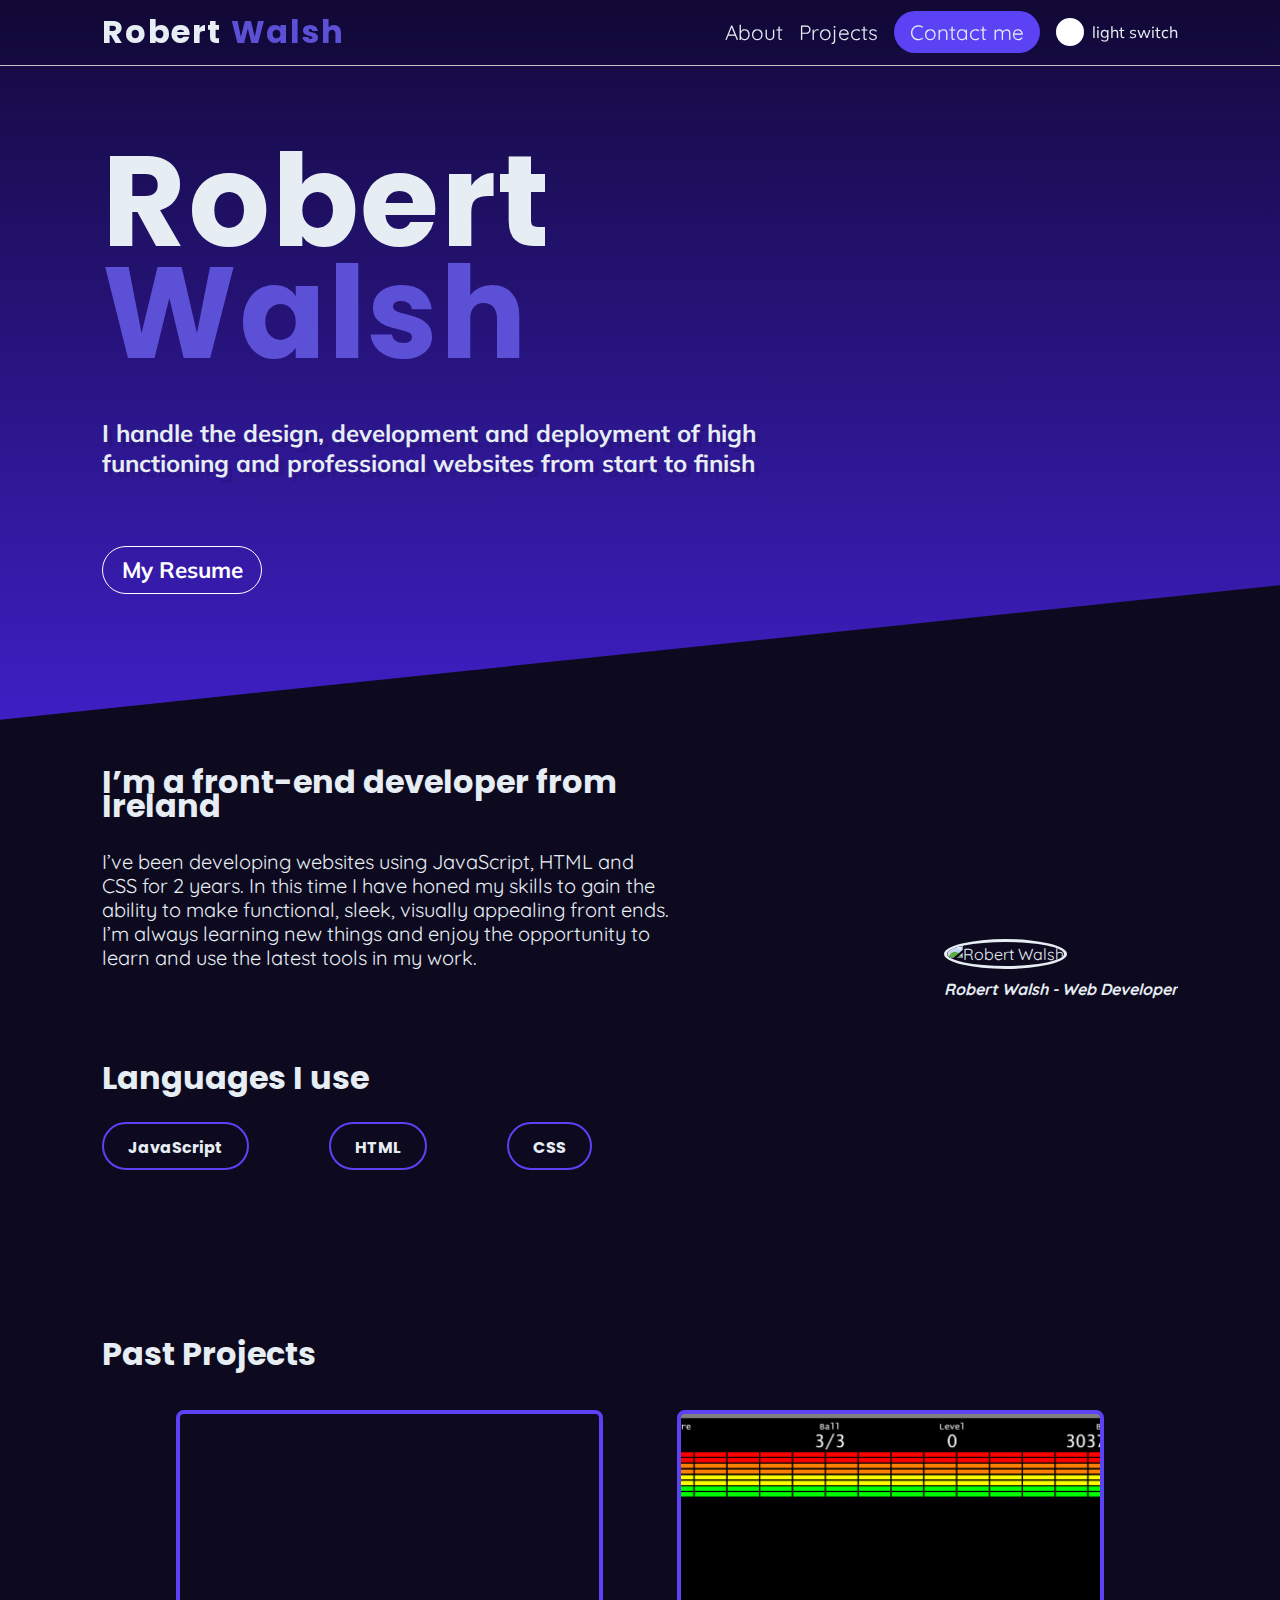
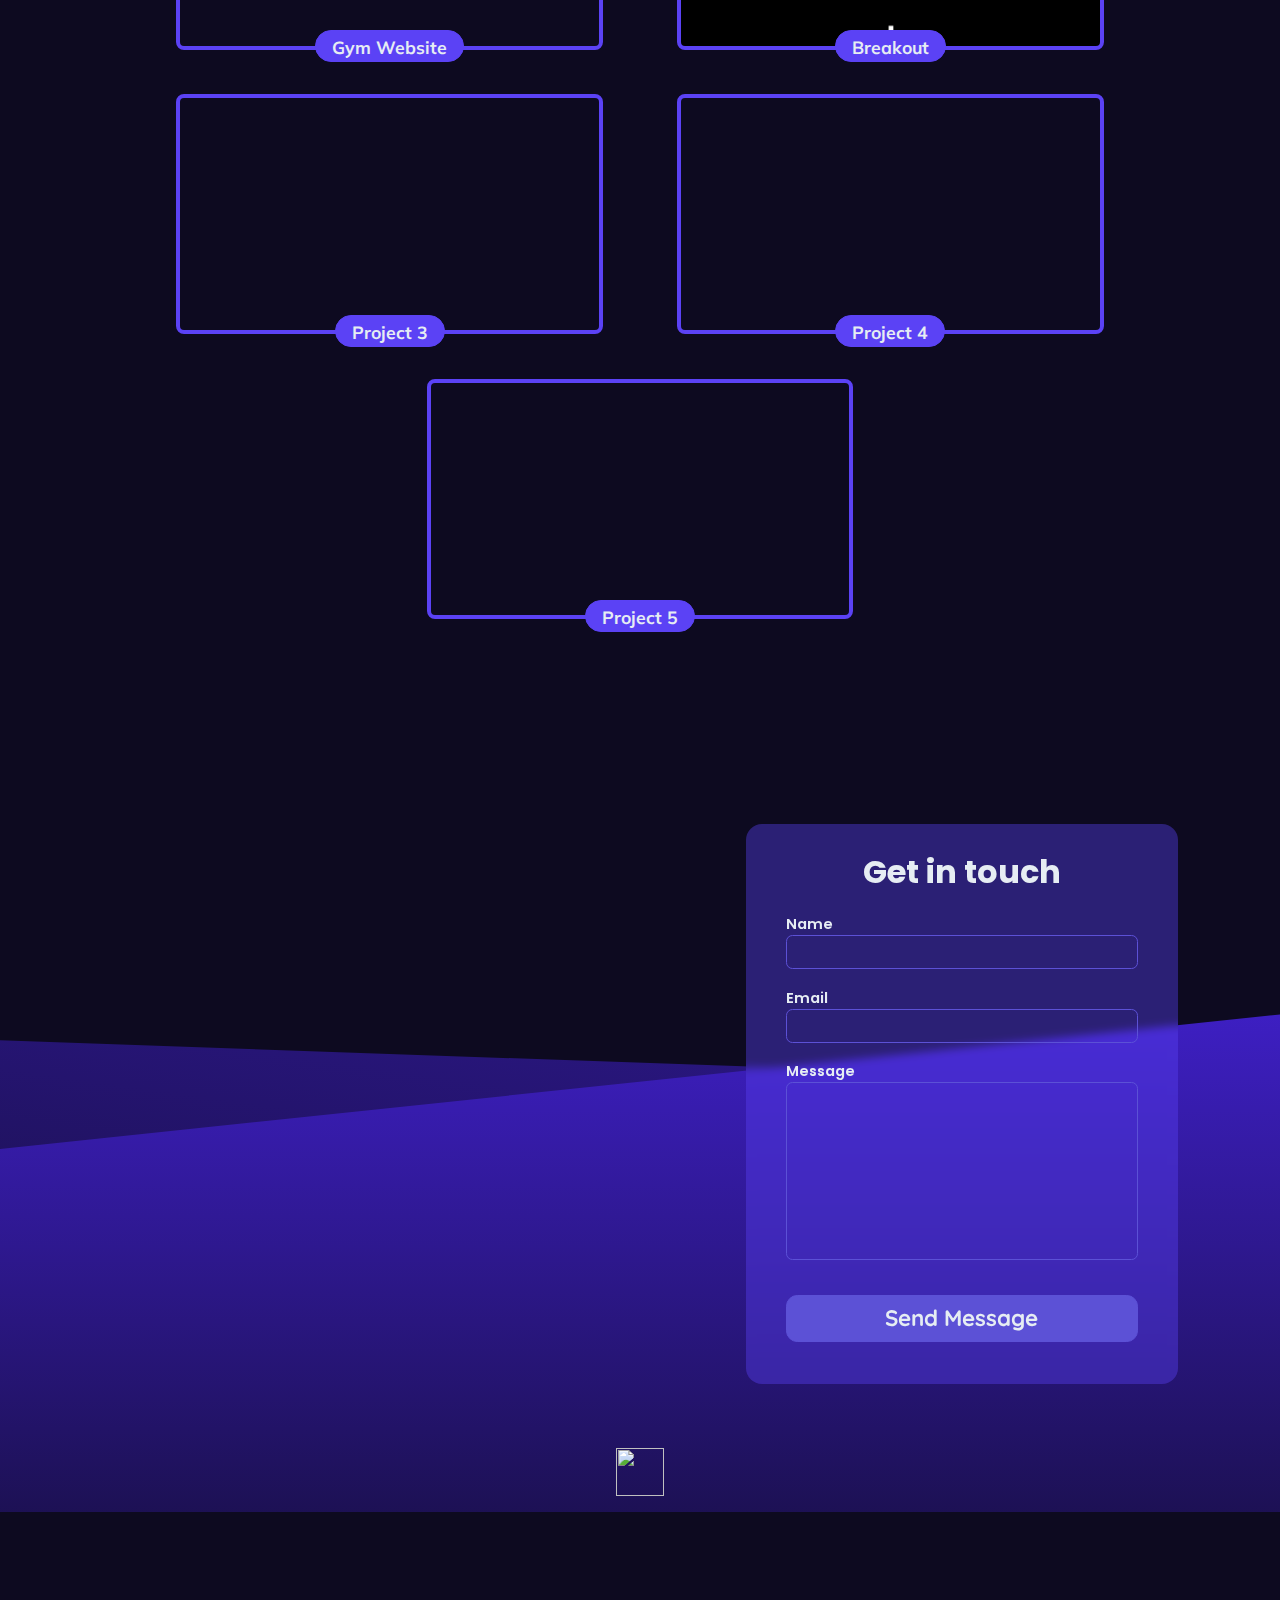
==== commit 8d31dc74: "fix small things (volume, verbage)" ====
--- a/index.html
+++ b/index.html
@@ -2,7 +2,7 @@
 <html>
     <head>
         <title>Robert Walsh Web Developer</title>
-        <meta name="viewport" content="width=device-width, initial-scale=0">
+        <meta name="viewport" content="width=device-width, initial-scale=1">
         <link href="resources/styles/styles.css" rel="stylesheet" type="text/css">
         <link href="icon.ico" rel="icon" type="image/x-icon" >
         <link rel="preconnect" href="https://fonts.googleapis.com">
@@ -17,7 +17,7 @@
                     <li><a href="#about" id="about-link">About</a></li>
                     <li><a href="#projects">Projects</a></li>
                     <li><a href="#contact-me" id="contact-me-link">Contact <span class="responsive-delete">me</span></a></li>
-                    <li id="theme-switch"><button id="light-theme" onclick="lightTheme"></button><p id="theme-text"><span class="responsive-delete-2">light</span><span class="responsive-delete">switch</span></p></li>
+                    <li id="theme-switch"><button id="light-theme" onclick="lightTheme"></button><p id="theme-text"><span class="responsive-delete-2">light </span><span class="responsive-delete">switch</span></p></li>
                 </ul>
             </nav>
         </header>
@@ -56,7 +56,7 @@
                             <div class="project-content">
                                 <h3>Gym Project</h3>
                                 <p>Multipage website for a mock gym in Cork Docklands</p>
-                                <button type="button">Go to</button>
+                                <a href="projects/project-cork-docklands-gym/index.html" target="_blank"><button type="button">Go to</button></a>
                             </div>
                         </div>
                         <p class="project-title">Gym Website</p>
@@ -66,7 +66,7 @@
                             <div class="project-content">
                                 <h3>Breakout</h3>
                                 <p>A classic game remade in JavaScript with a few twists!</p>
-                                <button type="button">Go to</button>
+                                <a href="projects/project-breakout/breakout.html" target="_blank"><button type="button">Go to</button></a>
                             </div>
                         </div>
                         <p class="project-title">Breakout</p>
@@ -110,7 +110,7 @@
             <div class="footer-background-2"></div>
             <div class="contact-me" id="contact-me">
                 <h2>Get in touch</h2>
-                <form>
+                <form method="post" action="#">
                     <div class="form-item">
                         <label for="name">Name</label>
                         <input type="text" id="name" name="name">
--- a/resources/styles/styles.css
+++ b/resources/styles/styles.css
@@ -261,7 +261,7 @@
 .portrait-container {
     display: block;
     align-self: center;
-    justify-self: center;
+    justify-self: end;
     grid-area: 1 / 2 / 3 / 3;
 
 }
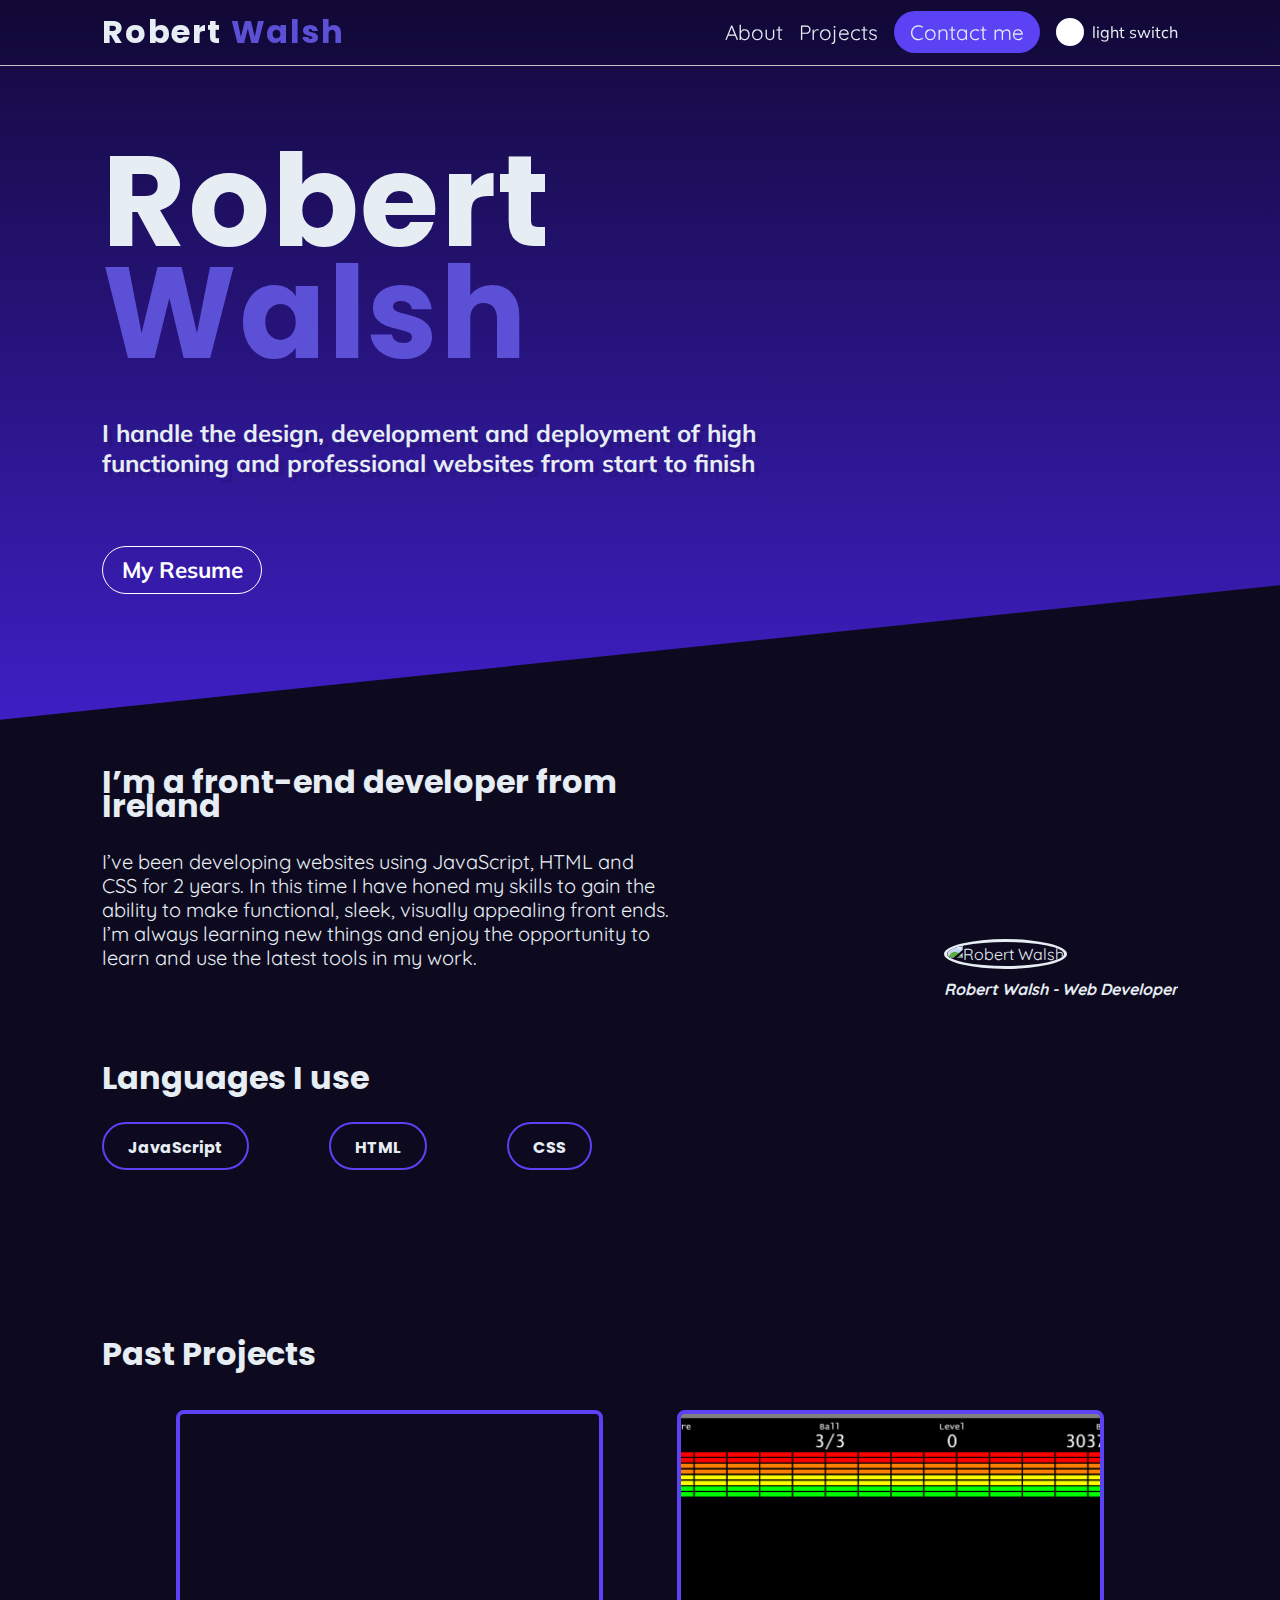
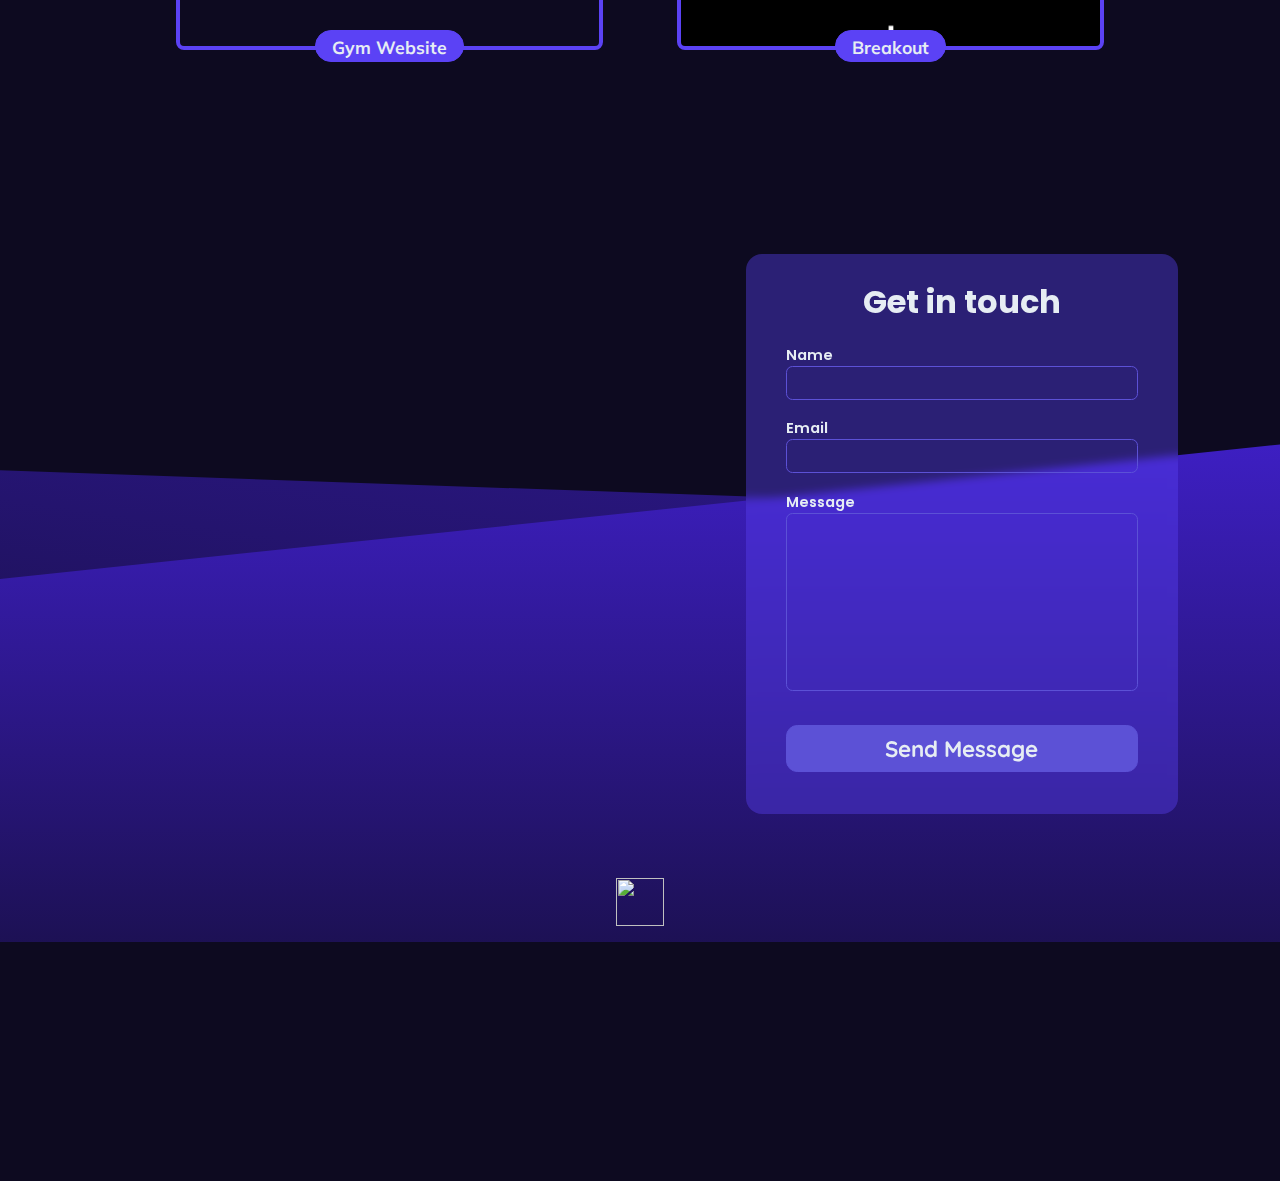
==== commit 96229221: "remove empty project cells" ====
--- a/index.html
+++ b/index.html
@@ -9,7 +9,7 @@
         <link rel="preconnect" href="https://fonts.gstatic.com" crossorigin>
         <link href="https://fonts.googleapis.com/css2?family=Mulish:ital,wght@0,200..1000;1,200..1000&family=Poppins:ital,wght@0,100;0,200;0,300;0,400;0,500;0,600;0,700;0,800;0,900;1,100;1,200;1,300;1,400;1,500;1,600;1,700;1,800;1,900&family=Quicksand:wght@300..700&display=swap" rel="stylesheet">
     </head>
-    <body>   
+    <body>
         <header id="main-header">
             <h2><a href="index.html">Robert <span class="lname-decoration">Walsh</span></a></h2>
             <nav>
@@ -71,7 +71,7 @@
                         </div>
                         <p class="project-title">Breakout</p>
                     </div>
-                    <div class="project">
+                    <!-- <div class="project">
                         <div class="project3-background" id="project3-background">
                             <div class="project-content">
                                 <h3>Project 3</h3>
@@ -101,7 +101,7 @@
                             </div>
                         </div>
                         <p class="project-title">Project 5</p>
-                    </div>
+                    </div> -->
                 </div>
             </div>
         </main>    
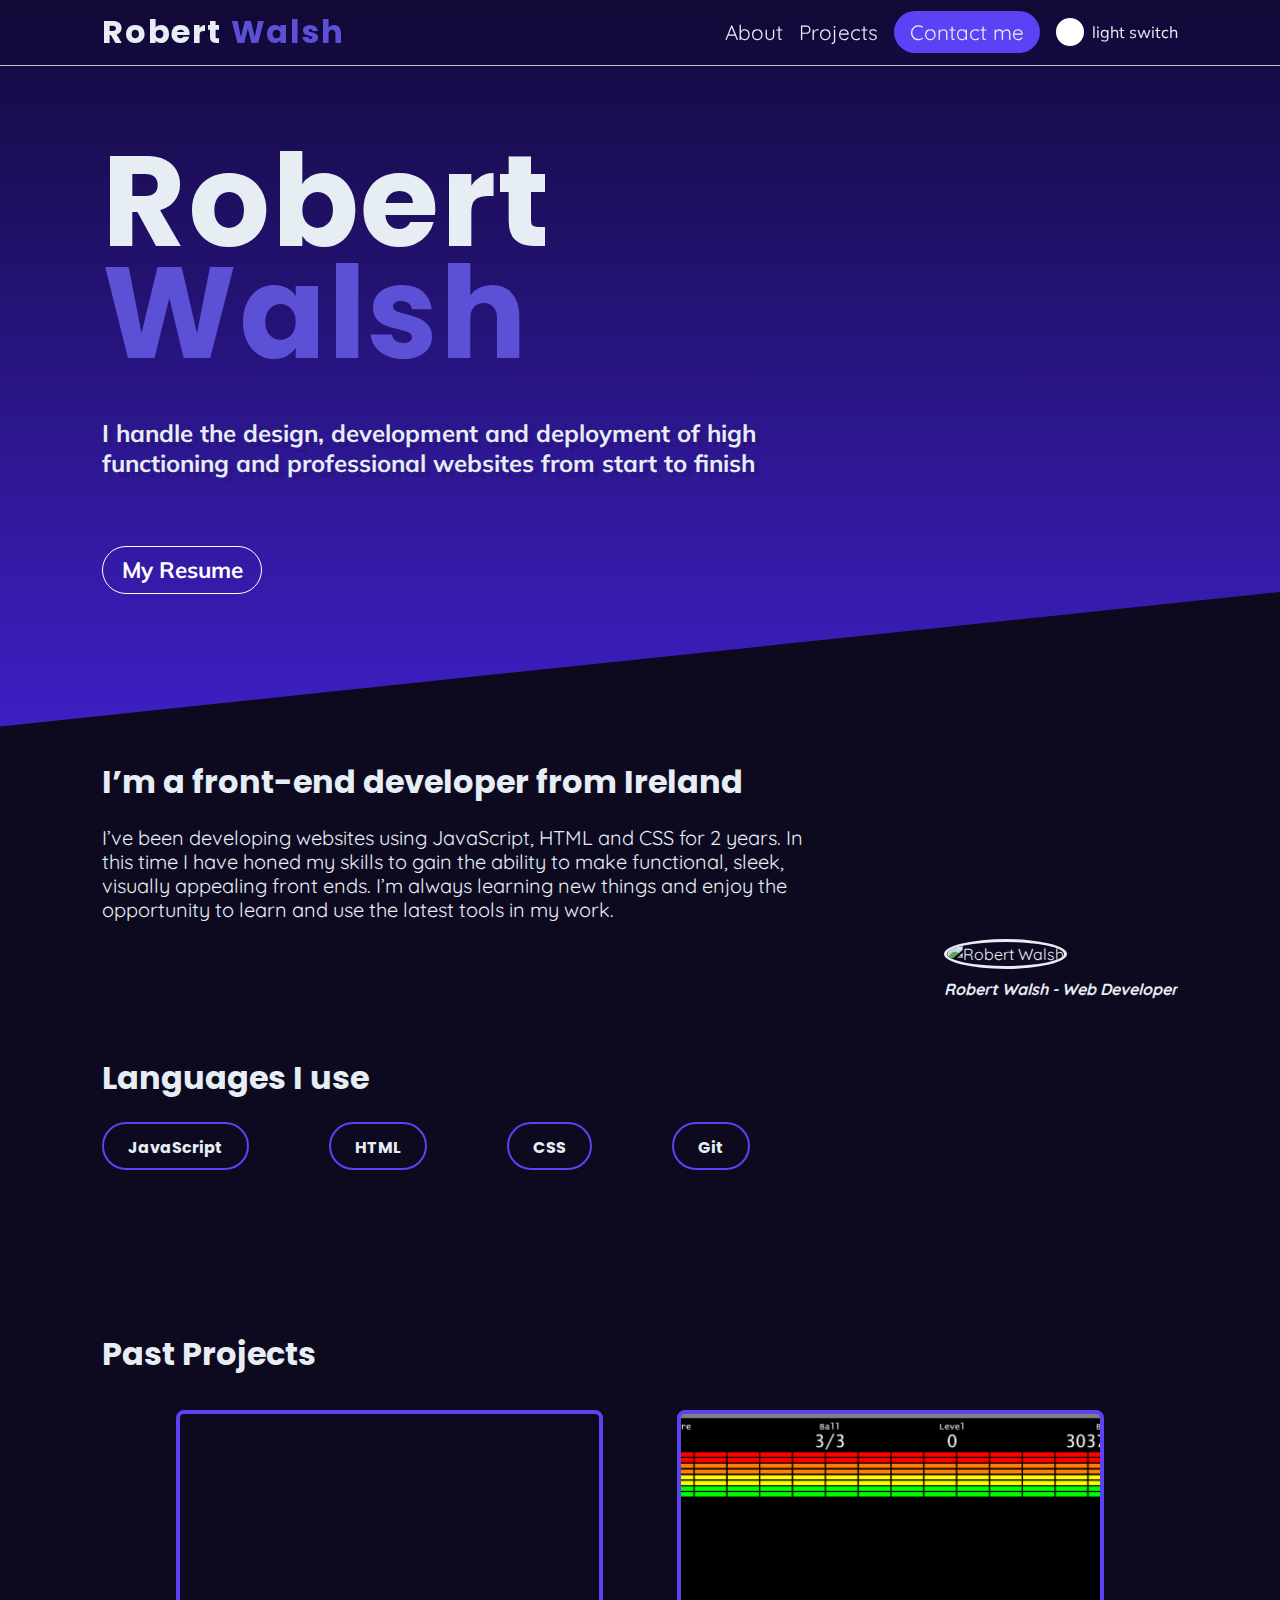
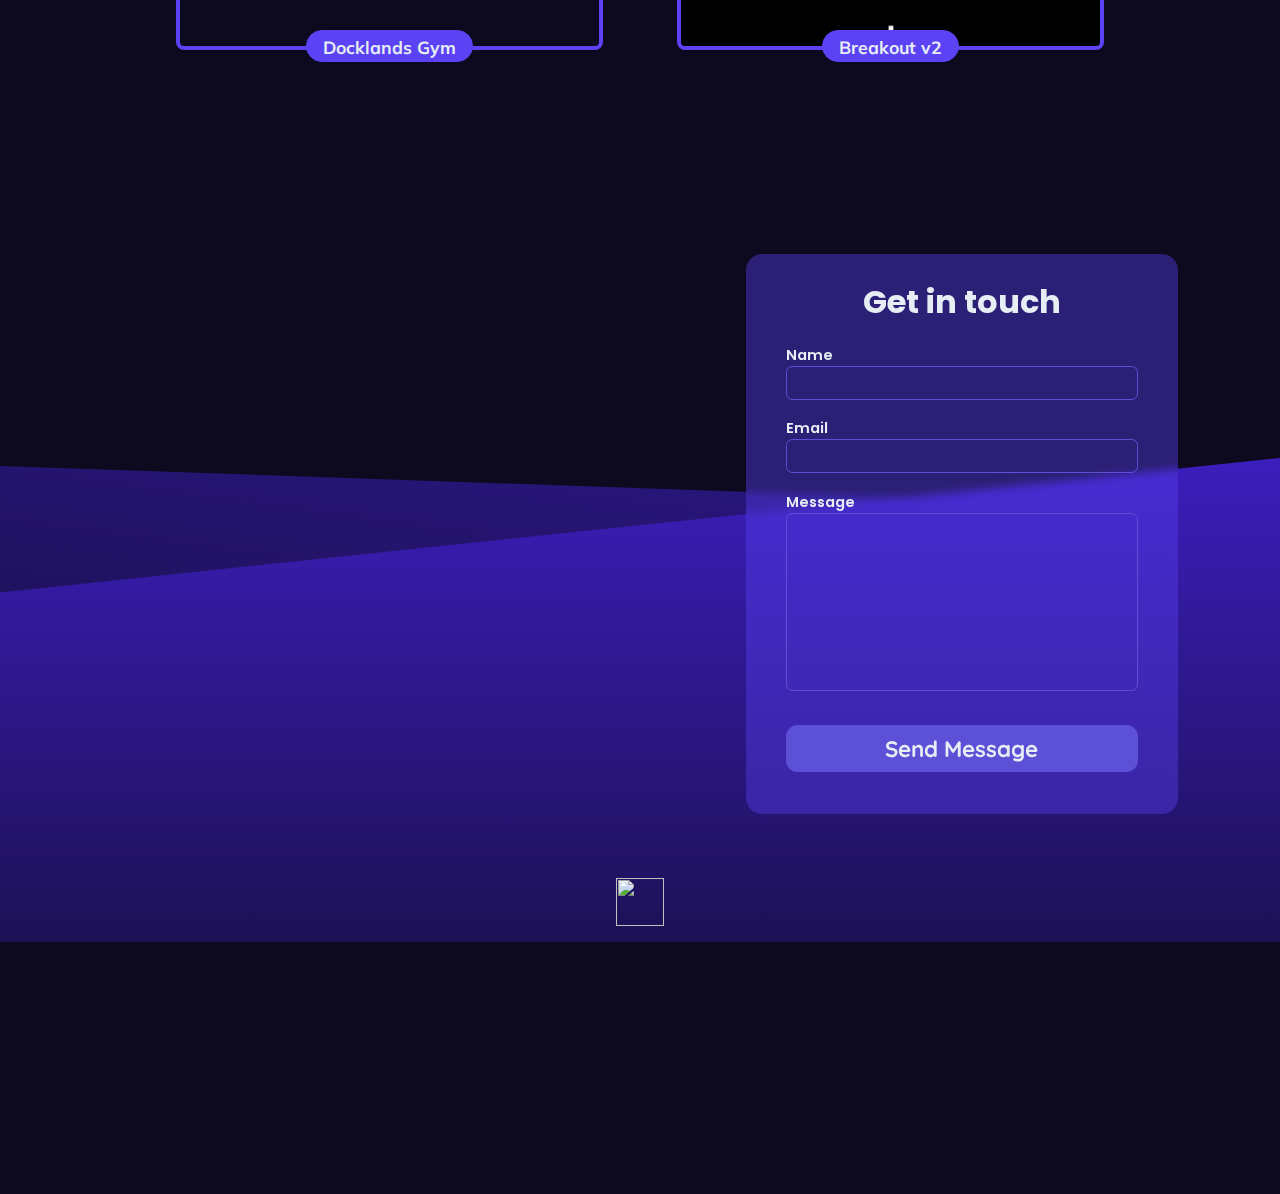
==== commit 7e49fc58: "add Git as language in languages section" ====
--- a/index.html
+++ b/index.html
@@ -17,7 +17,7 @@
                     <li><a href="#about" id="about-link">About</a></li>
                     <li><a href="#projects">Projects</a></li>
                     <li><a href="#contact-me" id="contact-me-link">Contact <span class="responsive-delete">me</span></a></li>
-                    <li id="theme-switch"><button id="light-theme" onclick="lightTheme"></button><p id="theme-text"><span class="responsive-delete-2">light </span><span class="responsive-delete">switch</span></p></li>
+                    <li id="theme-switch"><button id="light-theme" onclick="lightTheme" aria-label="change-theme"></button><p id="theme-text"><span class="responsive-delete-2">light </span><span class="responsive-delete">switch</span></p></li>
                 </ul>
             </nav>
         </header>
@@ -26,7 +26,7 @@
             <div class="banner">
                 <h1>Robert<br><span class="lname-decoration">Walsh</span></h1>
                 <p>I handle the design, development and deployment of high functioning and professional websites from start to finish</p>
-                <button>My Resume</button>
+                <button aria-label="download-cv">My Resume</button>
             </div>
             <div class="about" id="about">
                 <div class="about-info">
@@ -45,6 +45,7 @@
                         <h4>JavaScript</h4>
                         <h4>HTML</h4>
                         <h4>CSS</h4>
+                        <h4>Git</h4>
                     </div>
                 </div>
             </div>
@@ -55,21 +56,21 @@
                         <div class="project1-background" id="project1-background">
                             <div class="project-content">
                                 <h3>Gym Project</h3>
-                                <p>Multipage website for a mock gym in Cork Docklands</p>
-                                <a href="projects/project-cork-docklands-gym/index.html" target="_blank"><button type="button">Go to</button></a>
+                                <p>Award winning multipage website for a mock gym in Cork Docklands</p>
+                                <a href="projects/project-cork-docklands-gym/index.html" target="_blank"><button type="button" aria-label="cork-docklands-gym-project-link">Go to</button></a>
                             </div>
                         </div>
-                        <p class="project-title">Gym Website</p>
+                        <p class="project-title">Docklands Gym</p>
                     </div>
                     <div class="project">
                         <div class="project2-background" id="project2-background">
                             <div class="project-content">
                                 <h3>Breakout</h3>
-                                <p>A classic game remade in JavaScript with a few twists!</p>
-                                <a href="projects/project-breakout/breakout.html" target="_blank"><button type="button">Go to</button></a>
+                                <p>A classic game, remade in JavaScript with a few interesting twists!</p>
+                                <a href="projects/project-breakout/breakout.html" target="_blank"><button type="button" aria-label="breakout-project-link">Go to</button></a>
                             </div>
                         </div>
-                        <p class="project-title">Breakout</p>
+                        <p class="project-title">Breakout v2</p>
                     </div>
                     <!-- <div class="project">
                         <div class="project3-background" id="project3-background">
--- a/resources/styles/styles.css
+++ b/resources/styles/styles.css
@@ -63,6 +63,9 @@
     color: #5C51D6;
 }
 
+.error {
+    color: #FF0000;
+}
 /* Header */
 
 header {
@@ -165,7 +168,7 @@
     height: 54rem;
     background: linear-gradient(186deg, #000000, #3e1fc5); 
     rotate: 354deg;
-    width: 130%;
+    width: 140%;
     position: absolute;
     top:-14rem;
     left: -6rem;
@@ -560,7 +563,7 @@
     height: 37rem;
     rotate: 354deg;
     background: linear-gradient(186deg, #3e1fc5, #0D0A20);
-    width: 120%;
+    width: 140%;
     position: absolute;
     bottom: -10rem;
     left: -6rem;
@@ -571,7 +574,7 @@
     height: 38rem;
     rotate: 2deg;
     background: linear-gradient(186deg, #2b1786, #0D0A20);
-    width: 120%;
+    width: 140%;
     position: absolute;
     bottom: -10rem;
     left: -6rem;
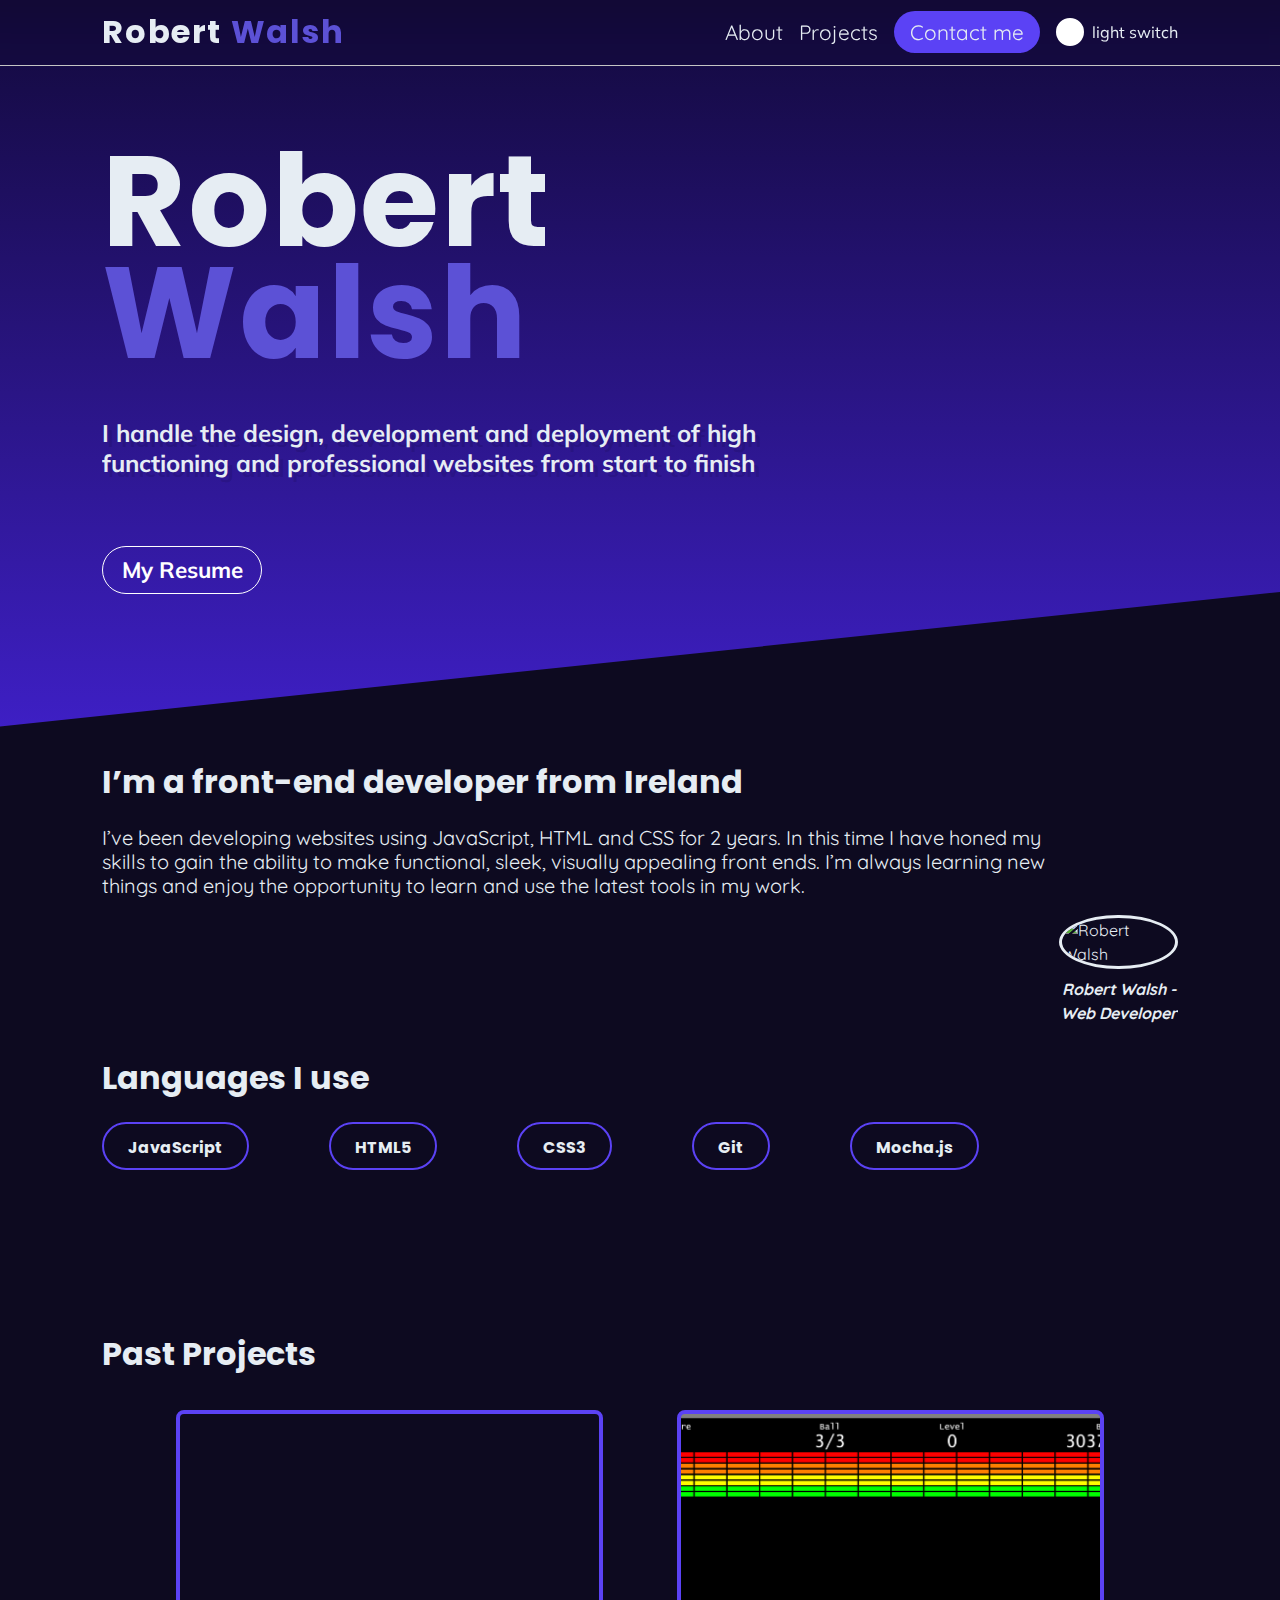
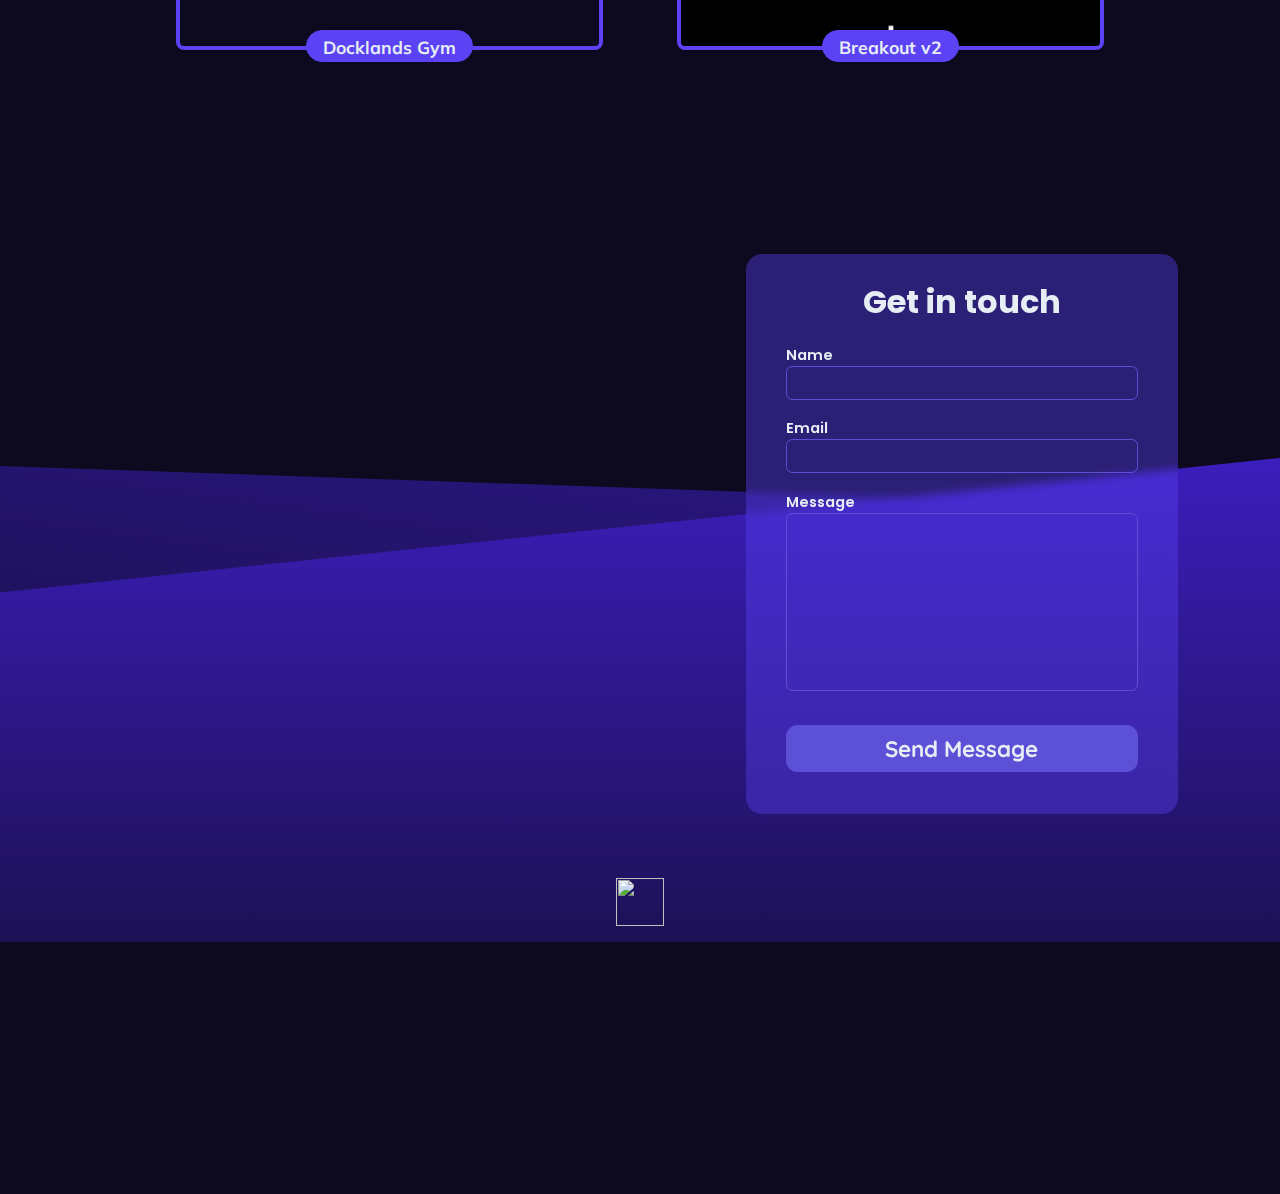
==== commit 02c35f64: "add mocha.js skill" ====
--- a/index.html
+++ b/index.html
@@ -43,9 +43,10 @@
                     <h2>Languages I use</h2>
                     <div class="languages-container" id="languages-container">
                         <h4>JavaScript</h4>
-                        <h4>HTML</h4>
-                        <h4>CSS</h4>
+                        <h4>HTML5</h4>
+                        <h4>CSS3</h4>
                         <h4>Git</h4>
+                        <h4>Mocha.js</h4>
                     </div>
                 </div>
             </div>
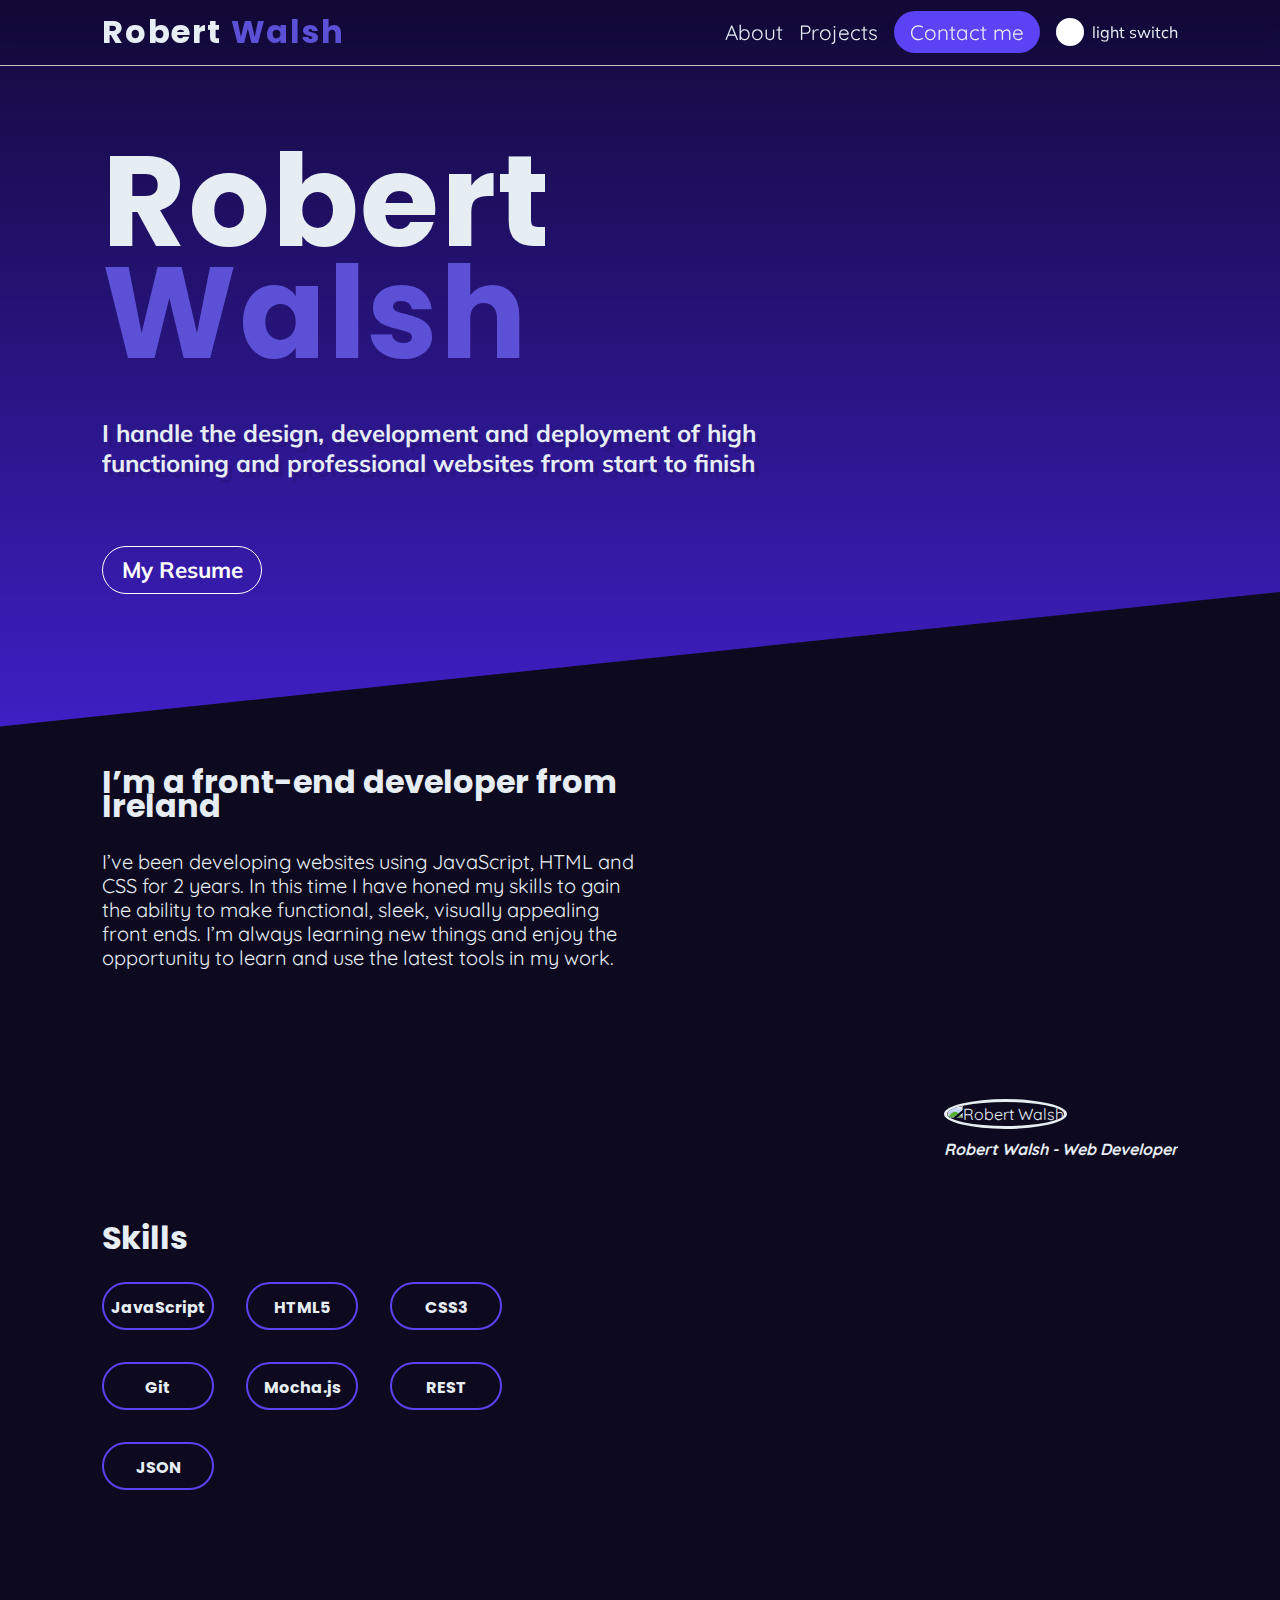
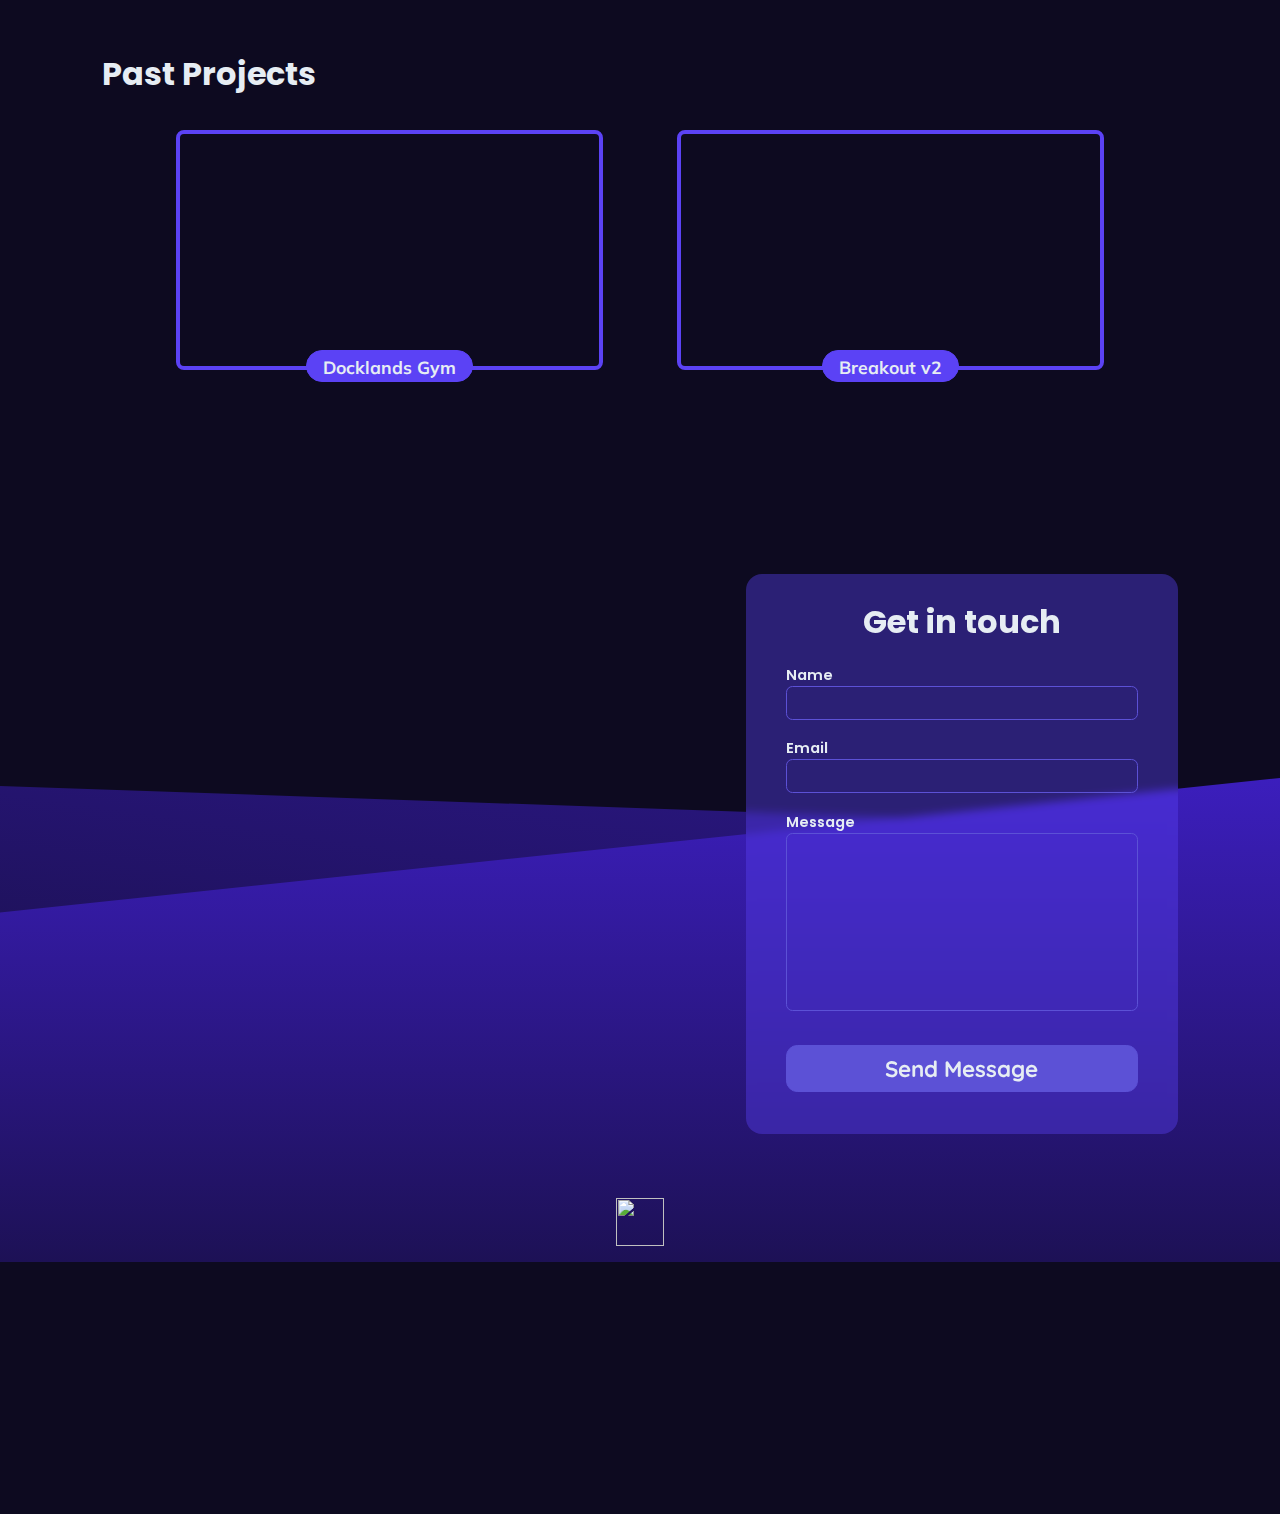
==== commit 7eac81af: "update language section to skills section" ====
--- a/index.html
+++ b/index.html
@@ -39,14 +39,16 @@
                         <figcaption id="portrait-caption">Robert Walsh - Web Developer</figcaption>
                     </figure>
                 </div>
-                <div class="languages">
-                    <h2>Languages I use</h2>
-                    <div class="languages-container" id="languages-container">
-                        <h4>JavaScript</h4>
-                        <h4>HTML5</h4>
-                        <h4>CSS3</h4>
-                        <h4>Git</h4>
-                        <h4>Mocha.js</h4>
+                <div class="skills">
+                    <h2>Skills</h2>
+                    <div class="skills-container" id="skills-container">
+                        <h4 class="skill">JavaScript</h4>
+                        <h4 class="skill">HTML5</h4>
+                        <h4 class="skill">CSS3</h4>
+                        <h4 class="skill">Git</h4>
+                        <h4 class="skill">Mocha.js</h4>
+                        <h4 class="skill">REST</h4>
+                        <h4 class="skill">JSON</h4>
                     </div>
                 </div>
             </div>
--- a/resources/styles/styles.css
+++ b/resources/styles/styles.css
@@ -286,32 +286,36 @@
     margin-top: 0.5rem;
 }
 
-.languages {
+.skills {
     margin-top: 6rem;
     grid-column: 1 / 2;
 }
 
-.languages-container {
+.skills-container {
     margin-top: 2rem;
     display: flex;
     width: 100%;
     justify-content: flex-start;
     color: #E6EDF3;
-}
-
-.languages-container h4 {
+    flex-wrap: wrap;
+    row-gap: 2rem;
+}
+
+.skills-container h4 {
     text-align: center;
-    margin: auto 5rem auto 0;
+    margin: auto 2rem auto 0;
     height: 3rem;
+    width: 7rem;
     line-height: 3rem;
     background-color: rgba (0, 0, 0, 0);
     border: 2px solid #5B42F5;
     border-radius: 1.5rem;
-    padding: 0 1.5rem;
+    /* padding: 0 1.5rem; */
     transition: all 0.2s ease-in;
-}
-
-.languages-container h4:hover {
+    
+}
+
+.skills-container h4:hover {
     background-color: #E6EDF3;
     color: #5B42F5;
 }
@@ -365,7 +369,7 @@
 }
 
 .project2-background {
-    background-image: url('../images/breakout.png');
+    background-image: url('../images/breakout-v2.png');
     background-size: cover;
     background-position: center;
     aspect-ratio: 16 / 9;
@@ -375,7 +379,7 @@
 }
 
 .project3-background {
-    background-image: url('resources/images/CorkDocklandsGym.png');
+    background-image: url('#');
     background-size: cover;
     background-position: center;
     aspect-ratio: 16 / 9;
@@ -385,7 +389,7 @@
 }
 
 .project4-background {
-    background-image: url('resources/images/CorkDocklandsGym.png');
+    background-image: url('#');
     background-size: cover;
     background-position: center;
     aspect-ratio: 16 / 9;
@@ -395,7 +399,7 @@
 }
 
 .project5-background {
-    background-image: url('resources/images/CorkDocklandsGym.png');
+    background-image: url('#');
     background-size: cover;
     background-position: center;
     aspect-ratio: 16 / 9;
@@ -649,7 +653,7 @@
         align-self: center;
     }
 
-    .languages {
+    .skills {
         margin-top: 0;
     }
 
@@ -773,7 +777,7 @@
         margin: 0 4%;
     }
 
-    .languages-container h4 {
+    .skills-container h4 {
         margin-right: 1rem;
     }
 }
@@ -794,7 +798,7 @@
         margin-top: 1rem;
     }
     
-    .languages {
+    .skills {
         margin-top: 2rem;
     }
 
@@ -879,7 +883,7 @@
         margin-top: 3rem;
     }
     
-    .languages-container {
+    .skills-container {
         flex-wrap: wrap;
         row-gap: 1rem;
     }
